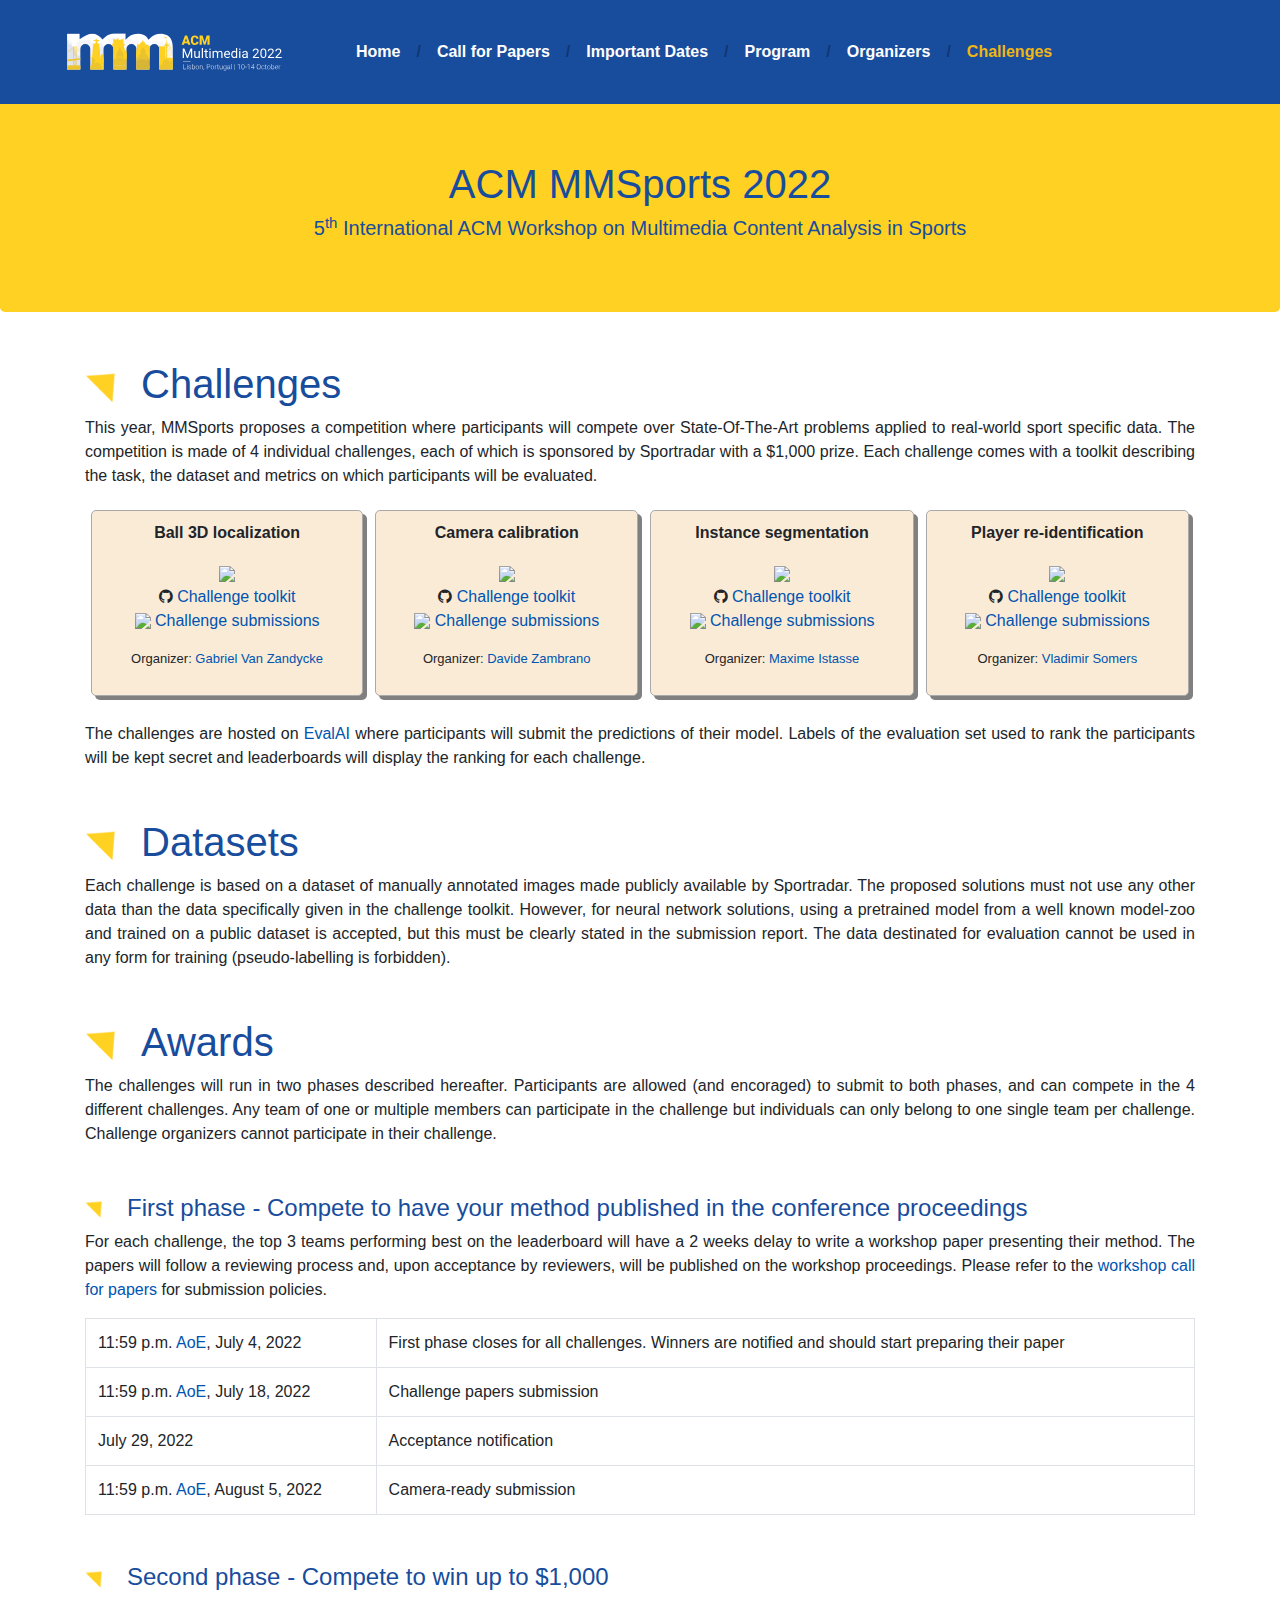
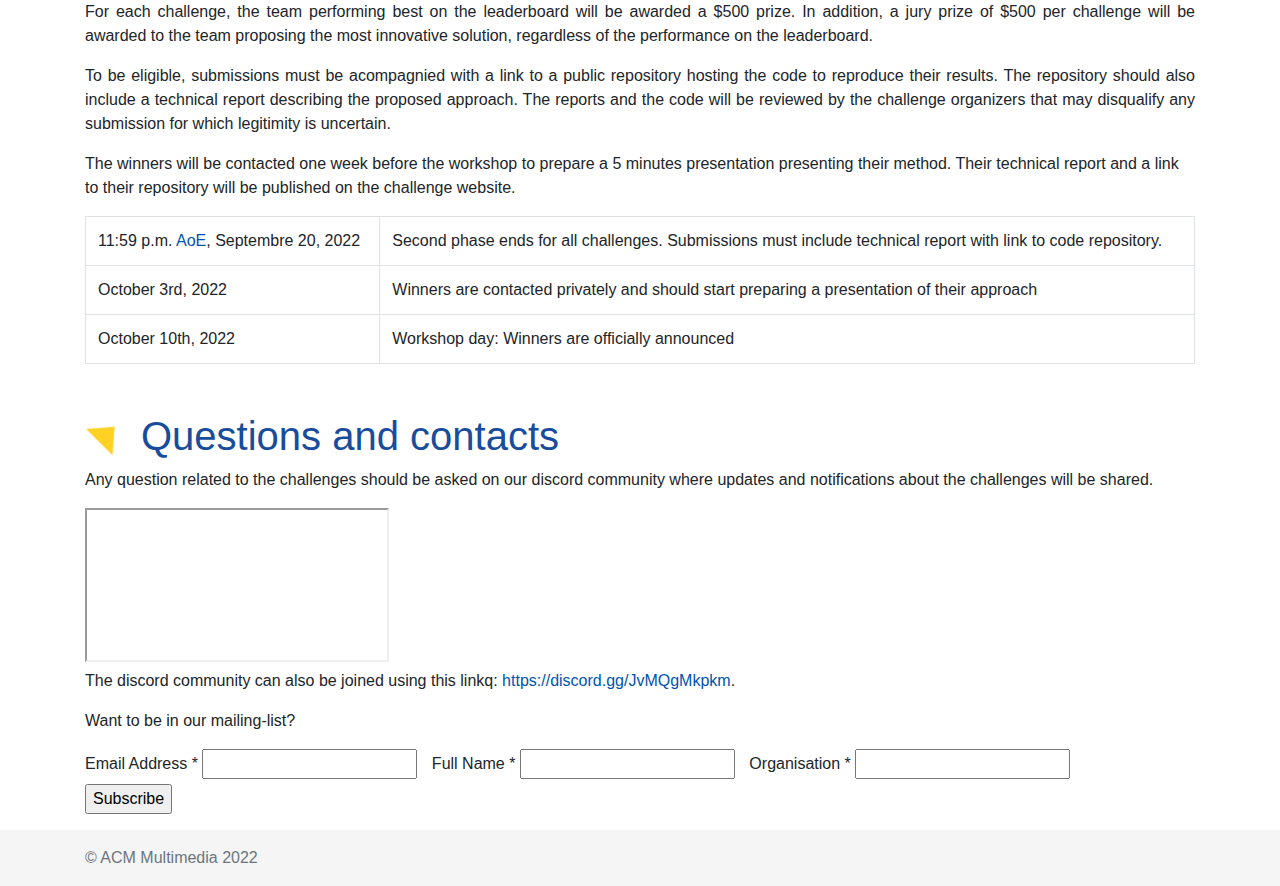
==== challenge.html @ aa2f5a04 "absolute links" ====
<!doctype html>
<html class="h-100" lang="en">
  <head>
    <!-- Required meta tags -->
    <meta charset="utf-8">
    <meta name="viewport" content="width=device-width, initial-scale=1, shrink-to-fit=no">

    <!-- Bootstrap CSS -->
    <link rel="stylesheet" type="text/css" href="css/bootstrap.min.css">
    <link rel="stylesheet" type="text/css" href="css/custom.css">

    <link rel="stylesheet" href="https://cdnjs.cloudflare.com/ajax/libs/font-awesome/4.7.0/css/font-awesome.min.css">

    <title>Challenges</title>
  </head>
  <body>
    <header>
      <nav class="navbar navbar-expand-lg navbar-light fixed-top">
        <div class="mx-5">
          <a class="navbar-brand" href="#">
            <img src="img/logo-acm.svg" width="220" height="78" alt="">
          </a>
        </div>
        <button class="navbar-toggler" type="button" data-toggle="collapse" data-target="#navbarSupportedContent" aria-controls="navbarSupportedContent" aria-expanded="false" aria-label="Toggle navigation">
          <span class="navbar-toggler-icon"></span>
        </button>

        <div class="collapse navbar-collapse" id="navbarSupportedContent">
          <ul class="navbar-nav mr-auto">
            <li class="nav-item">
              <a class="nav-link" href="http://mmsports.multimedia-computing.de/mmsports2022/index.html">Home</a>
            </li>
            <li class="nav-item">
              <a class="nav-link disabled" href="#" tabindex="-1" aria-disabled="true">/</a>
            </li>
            <li class="nav-item">
              <a class="nav-link" href="http://mmsports.multimedia-computing.de/mmsports2022/cfp.html">Call for Papers</a>
            </li>
            <li class="nav-item">
              <a class="nav-link disabled" href="#" tabindex="-1" aria-disabled="true">/</a>
            </li>
            <li class="nav-item">
              <a class="nav-link" href="http://mmsports.multimedia-computing.de/mmsports2022/important-dates.html">Important Dates</a>
            </li>
            <li class="nav-item">
              <a class="nav-link disabled" href="#" tabindex="-1" aria-disabled="true">/</a>
            </li>
            <li class="nav-item">
              <a class="nav-link" href="http://mmsports.multimedia-computing.de/mmsports2022/program.html">Program</a>
            </li>
            <li class="nav-item">
              <a class="nav-link disabled" href="#" tabindex="-1" aria-disabled="true">/</a>
            </li>
            <li class="nav-item">
              <a class="nav-link" href="http://mmsports.multimedia-computing.de/mmsports2022/organization.html">Organizers</a>
            </li>
             <li class="nav-item">
              <a class="nav-link disabled" href="#" tabindex="-1" aria-disabled="true">/</a>
            </li>
            <li class="nav-item active">
              <a class="nav-link" href="#">Challenges<span class="sr-only">(current)</span></a>
            </li>
          </ul>
        </div>
      </nav>
    </header>

    <main role="main" class="flex-shrink-0">

      <div class="jumbotron mt-5">
        <h1 class="mt-5">ACM MMSports 2022</h1>
        <h5>5<sup>th</sup> International ACM Workshop on Multimedia Content Analysis in Sports</h5>
      </div>

      <div class="container">

        <h1 class="mt-5"> <img class="mr-4"src="img/triangle.png" width="32" height="32" alt="">Challenges</h1>
        <p style="text-align: justify;">
          This year, MMSports proposes a competition where participants will compete over State-Of-The-Art problems applied to real-world sport specific data.
          The competition is made of 4 individual challenges, each of which is sponsored by Sportradar with a $1,000 prize.
          Each challenge comes with a toolkit describing the task, the dataset and metrics on which participants will be evaluated.
        </p>
        <div style="padding-bottom:20px"><table style="width:100%">
          <tr>
            <td><div style="margin:5px; padding:10px; text-align: center; border:1px solid darkgray; border-radius: 5px; background-color: antiquewhite; box-shadow: 4px 4px gray">
              <p><b>Ball 3D localization</p></b>
              <div><a href="https://github.com/DeepSportRadar/ball-3d-localization-challenge"><img src="https://github.com/DeepSportRadar/ball-3d-localization-challenge/blob/main/assets/banner.png?raw=true" width="100%"></a></div>
                <i class="fa fa-github"></i> <a href="https://github.com/DeepSportRadar/ball-3d-localization-challenge">Challenge toolkit</a><br/>
                <img src="https://eval.ai/dist/images/evalai-logo-single.png" height="15px" style="padding-bottom: 2px"> <a href="https://eval.ai/web/challenges/challenge-page/1688/overview">Challenge submissions</a><br/>
              </p>
              <p style="text-align: center; font-size: small;">Organizer: <a href = "mailto: g.vanzandycke@sportradar.com">Gabriel Van Zandycke</a></p>
            </div></td>
            <td><div style="margin:5px; padding:10px; text-align: center; border:1px solid darkgray; border-radius: 5px; background-color: antiquewhite; box-shadow: 4px 4px gray">
              <p><b>Camera calibration</p></b>
              <div><a href="https://github.com/DeepSportRadar/camera-calibration-challenge"><img src="https://github.com/DeepSportRadar/camera-calibration-challenge/blob/main/assets/banner.png?raw=true" width="100%"></a></div>
                <i class="fa fa-github"></i> <a href="https://github.com/DeepSportRadar/camera-calibration-challenge">Challenge toolkit</a><br/>
                <img src="https://eval.ai/dist/images/evalai-logo-single.png" height="15px" style="padding-bottom: 2px"> <a href="https://eval.ai/web/challenges/challenge-page/1687/overview">Challenge submissions</a><br/>
              </p>
              <p style="text-align: center; font-size: small;">Organizer: <a href = "mailto: d.zambrano@sportradar.com">Davide Zambrano</a></p>
            </div></td>
            <td><div style="margin:5px; padding:10px; text-align: center; border:1px solid darkgray; border-radius: 5px; background-color: antiquewhite; box-shadow: 4px 4px gray">
              <p><b>Instance segmentation</p></b>
              <div><a href="https://github.com/DeepSportRadar/instance-segmentation-challenge"><img src="https://github.com/DeepSportRadar/instance-segmentation-challenge/blob/master/assets/banner.png?raw=true" width="100%"></a></div>
                <i class="fa fa-github"></i> <a href="https://github.com/DeepSportRadar/instance-segmentation-challenge">Challenge toolkit</a><br/>
                <img src="https://eval.ai/dist/images/evalai-logo-single.png" height="15px" style="padding-bottom: 2px"> <a href="https://eval.ai/web/challenges/challenge-page/1685/overview">Challenge submissions</a><br/>
              </p>
              <p style="text-align: center; font-size: small;">Organizer: <a href = "mailto: m.istasse@sportradar.com">Maxime Istasse</a></p>
            </div></td>
            <td><div style="margin:5px; padding:10px; text-align: center; border:1px solid darkgray; border-radius: 5px; background-color: antiquewhite; box-shadow: 4px 4px gray">
              <p><b>Player re-identification</p></b>
              <div><a href="https://github.com/DeepSportRadar/player-reidentification-challenge"><img src="https://github.com/DeepSportRadar/player-reidentification-challenge/blob/master/assets/banner.png?raw=true" width="100%"></a></div>
                <i class="fa fa-github"></i> <a href="https://github.com/DeepSportRadar/player-reidentification-challenge">Challenge toolkit</a><br/>
                <img src="https://eval.ai/dist/images/evalai-logo-single.png" height="15px" style="padding-bottom: 2px"> <a href="https://eval.ai/web/challenges/challenge-page/1689/overview">Challenge submissions</a><br/>
              </p>
              <p style="text-align: center; font-size: small;">Organizer: <a href = "mailto: v.somers@sportradar.com">Vladimir Somers</a></p>
            </div></td>
          </tr>
        </table></div>
        <!-- <ul>
          <li><a href="https://github.com/DeepSportRadar/ball-3d-localization-challenge">Ball 3D localization</a></li>
          <li><a href="https://github.com/DeepSportRadar/camera-calibration-challenge">Camera calibration</a></li>
          <li><a href="https://github.com/DeepSportRadar/instance-segmentation-challenge">Instance segmentation</a></li>
          <li><a href="https://github.com/DeepSportRadar/player-reidentification-challenge">Player re-identification</a></li>
        </ul> -->
        <p style="text-align: justify;">
          The challenges are hosted on <a href="https://eval.ai/">EvalAI</a> where participants will submit
          the predictions of their model. Labels of the evaluation set used to rank the participants will be kept secret and
          leaderboards will display the ranking for each challenge.
        </p>

        <h1 class="mt-5"> <img class="mr-4"src="img/triangle.png" width="32" height="32" alt="">Datasets</h1>
        <p style="text-align: justify;">
          Each challenge is based on a dataset of manually annotated images made publicly available by Sportradar.
          The proposed solutions must not use any other data than the data specifically given in the challenge toolkit.
          However, for neural network solutions, using a pretrained model from a well known model-zoo and trained on a
          public dataset is accepted, but this must be clearly stated in the submission report.
          The data destinated for evaluation cannot be used in any form for training (pseudo-labelling is forbidden).
        </p>

        <h1 class="mt-5"> <img class="mr-4"src="img/triangle.png" width="32" height="32" alt="">Awards</h1>
        <p style="text-align: justify;">
          The challenges will run in two phases described hereafter.
          Participants are allowed (and encoraged) to submit to both phases, and can compete in the 4 different challenges.
          Any team of one or multiple members can participate in the challenge but individuals can only belong to one single
          team per challenge. Challenge organizers cannot participate in their challenge.
        </p>
        <h4 class="mt-5"> <img class="mr-4"src="img/triangle.png" width="18" height="18" alt="">First phase - Compete to have your method published in the conference proceedings</h4>
        <p style="text-align: justify;">
          For each challenge, the top 3 teams performing best on the leaderboard will have a 2 weeks delay to write a workshop paper presenting their method.
          The papers will follow a reviewing process and, upon acceptance by reviewers, will be published on the workshop proceedings.

          Please refer to the <a href="cfp.html">workshop call for papers</a> for submission policies.
        </p>
        <table class="table table-bordered mt-6">
          <tbody>
            <tr>
              <td>11:59 p.m. <a href="https://www.timeanddate.com/time/zones/aoe">AoE</a>, July 4, 2022</td>
              <td>First phase closes for all challenges. Winners are notified and should start preparing their paper</td>
            </tr>
            <tr>
              <td>11:59 p.m. <a href="https://www.timeanddate.com/time/zones/aoe">AoE</a>, July 18, 2022</td>
              <td>Challenge papers submission</td>
            </tr>
            <tr>
              <td>July 29, 2022</td>
              <td>Acceptance notification</td>
            </tr>
            <tr>
              <td>11:59 p.m. <a href="https://www.timeanddate.com/time/zones/aoe">AoE</a>, August 5, 2022</td>
              <td>Camera-ready submission</td>
            </tr>
          </tbody>
        </table>
        <h4 class="mt-5"> <img class="mr-4"src="img/triangle.png" width="18" height="18" alt="">Second phase - Compete to win up to $1,000</h4>
        <p style="text-align: justify;">
          For each challenge, the team performing best on the leaderboard will be awarded a $500 prize.
          In addition, a jury prize of $500 per challenge will be awarded to the team proposing the most innovative solution,
          regardless of the performance on the leaderboard.
        </p>
        <p style="text-align: justify;">
          To be eligible, submissions must be acompagnied with a link to a public repository hosting the code to reproduce their results.
          The repository should also include a technical report describing the proposed approach.
          The reports and the code will be reviewed by the challenge organizers that may disqualify any submission for which legitimity is uncertain.
        </p>
        <p>
          The winners will be contacted one week before the workshop to prepare a 5 minutes presentation presenting their method.
          Their technical report and a link to their repository will be published on the challenge website.
        </p>
        <table class="table table-bordered mt-6">
          <tbody>
            <tr>
              <td>11:59 p.m. <a href="https://www.timeanddate.com/time/zones/aoe">AoE</a>, Septembre 20, 2022</td>
              <td>Second phase ends for all challenges. Submissions must include technical report with link to code repository.</td>
            </tr>
            <tr>
              <td>October 3rd, 2022</td>
              <td>Winners are contacted privately and should start preparing a presentation of their approach</td>
            </tr>
            <tr>
              <td>October 10th, 2022</td>
              <td>Workshop day: Winners are officially announced</td>
            </tr>
          </tbody>
        </table>
        <h1 class="mt-5"> <img class="mr-4"src="img/triangle.png" width="32" height="32" alt="">Questions and contacts</h1>
        <p>
          Any question related to the challenges should be asked on our discord community where updates and notifications about the challenges will be shared.
        </p>
        <iframe src="https://invidget.switchblade.xyz/JvMQgMkpkm"></iframe>
        <p>
          The discord community can also be joined using this linkq: <a href="https://discord.gg/JvMQgMkpkm">https://discord.gg/JvMQgMkpkm</a>.
        </p>
        <p>
          Want to be in our mailing-list?
        <!-- Begin Mailchimp Signup Form -->
        <link href="//cdn-images.mailchimp.com/embedcode/classic-10_7_dtp.css" rel="stylesheet" type="text/css">
        <div id="mc_embed_signup">
          <form action="https://sportradar.us14.list-manage.com/subscribe/post?u=f23391b45ef643d229bb301f8&amp;id=d508a1ae64" method="post" id="mc-embedded-subscribe-form" name="mc-embedded-subscribe-form" class="validate" target="_blank" novalidate style="padding-left: 0px">
            <div id="mc_embed_signup_scroll">
              <label for="mce-EMAIL">Email Address  <span class="asterisk">*</span></label>
              <input type="email" value="" name="EMAIL" class="required email" id="mce-EMAIL" style="margin-right: 10px">
              <label for="mce-NAME">Full Name  <span class="asterisk">*</span></label>
              <input type="text" value="" name="NAME" class="required" id="mce-NAME" style="margin-right: 10px">
              <label for="mce-ORG">Organisation  <span class="asterisk">*</span></label>
              <input type="text" value="" name="ORG" class="required" id="mce-ORG" style="margin-right: 10px">
              <div id="mce-responses" class="clear foot">
                <div class="response" id="mce-error-response" style="display:none"></div>
                <div class="response" id="mce-success-response" style="display:none"></div>
              </div>
              <div style="position: absolute; left: -5000px;" aria-hidden="true">
                <input type="text" name="b_f23391b45ef643d229bb301f8_d508a1ae64" tabindex="-1" value="">
              </div>
              <input type="submit" value="Subscribe" name="subscribe" id="mc-embedded-subscribe" class="button" style="vertical-align: initial;">
            </div>
          </form>
        </div>
        <script type='text/javascript' src='//s3.amazonaws.com/downloads.mailchimp.com/js/mc-validate.js'></script>
        <script type='text/javascript'>(function($) {window.fnames = new Array(); window.ftypes = new Array();fnames[0]='EMAIL';ftypes[0]='email';fnames[1]='NAME';ftypes[1]='text';fnames[2]='ORG';ftypes[2]='text';fnames[3]='ADDRESS';ftypes[3]='address';fnames[4]='PHONE';ftypes[4]='phone';fnames[5]='BIRTHDAY';ftypes[5]='birthday';}(jQuery));var $mcj = jQuery.noConflict(true);</script>
        <!--End mc_embed_signup-->

      </p>

        <!-- <h1 class="mt-5"> <img class="mr-4"src="img/triangle.png" width="32" height="32" alt="">Challenge Dates</h1>

        <table class="table table-striped table-bordered mt-4">
          <thead class="thead-dark">
            <tr>
              <th scope="col">Subject</th>
              <th scope="col">Date</th>
              <th scope="col">Description</th>
            </tr>
          </thead>
          <tbody>
            <tr>
              <td>Challenges start </td>
              <td>April 1, 2022 </td>
              <td>Check the challenges toolkit</td>
            </tr>
            <tr>
              <td>Phase 1 deadline</td>
              <td>11:59 p.m. AoE, June 27, 2022</td>
              <td>Phase 1 closes for all challenges. Winners are notified by the organizers and should start preparing their paper</td>
            </tr>
            <tr>
              <td>Phase 1 papers submissions</td>
              <td>11:59 p.m. AoE, July 11, 2022</td>
              <td>Papers must be submitted and will be reviewed by the organizers</td>
            </tr>
            <tr>
              <td>Phase 1 papers notification for acceptance</td>
              <td>11:59 p.m. AoE, July 18, 2022</td>
              <td></td>
            </tr>
            <tr>
              <td>Phase 1 papers camera ready version</td>
              <td>11:59 p.m. AoE, July 29, 2022</td>
              <td></td>
            </tr>
            <tr>
              <td>...</td>
              <td>July 29, 2022</td>
              <td>...</td>
            </tr>
            <tr>
              <td> ... </td>
              <td> August 21, 2022 </td>
              <td> ... </td>
            </tr>
          </tbody>
        </table>

      </div> -->

    </main>
    <footer class="footer mt-auto py-3">
      <div class="container">
        <span class="text-muted">© ACM Multimedia 2022</span>
      </div>
    </footer>


    <!-- Option 1: jQuery and Bootstrap Bundle (includes Popper) -->
    <script src="https://code.jquery.com/jquery-3.5.1.slim.min.js" integrity="sha384-DfXdz2htPH0lsSSs5nCTpuj/zy4C+OGpamoFVy38MVBnE+IbbVYUew+OrCXaRkfj" crossorigin="anonymous"></script>
    <script src="js/bootstrap.bundle.min.js"></script>

  </body>
</html>
---- css/custom.css ----
/* Blue links */
a:link {color: #0054b0;}
a:visited {color: #0054b0;}

/* White navbar */
.navbar {background-color: #184c9c;}

/* Half opaque splash image */
.carousel-item img {opacity: 0.35;
                    min-height: 480px;}

.carousel{
  width:100%;
  min-height: 480px !important;
  max-height: 700px !important;
  overflow:hidden;
}

.carousel-caption {
    top: 20%;
    transform: translateY(-0%);
    bottom: initial;
}

.carousel-item {-webkit-transform-style: preserve-3d;
                -moz-transform-style: preserve-3d;
                transform-style: preserve-3d;
               }

/* Blue navbar items */
.nav-item .nav-link {font-weight: 550;}
.nav-item.active .nav-link:link {color: #efb614}
.nav-item.active .nav-link:visited {color: #efb614}
.nav-item .nav-link:link {color: #ffffff;}
.nav-item .nav-link:visited {color: #ffffff;}
*/
.carousel-caption h1 {font-weight: 700;}
/* Carousel captions are blue*/
.carousel-caption h1, h2, h3, h4, h5{color: #184c9c;}


/* Highlight paragraphs */
p.highlight {color: #0054b0;
             font-weight: 700;
             margin-top: 1rem;
             margin-bottom: 0.25rem;}

.mt-5 {color: #184c9c;}

/* White on blue headline */
.jumbotron {background-color: #ffd123;
            color: #ffffff;
            text-align: center;}

/* Grey footer */
footer.footer {background-color: #f5f5f5;}
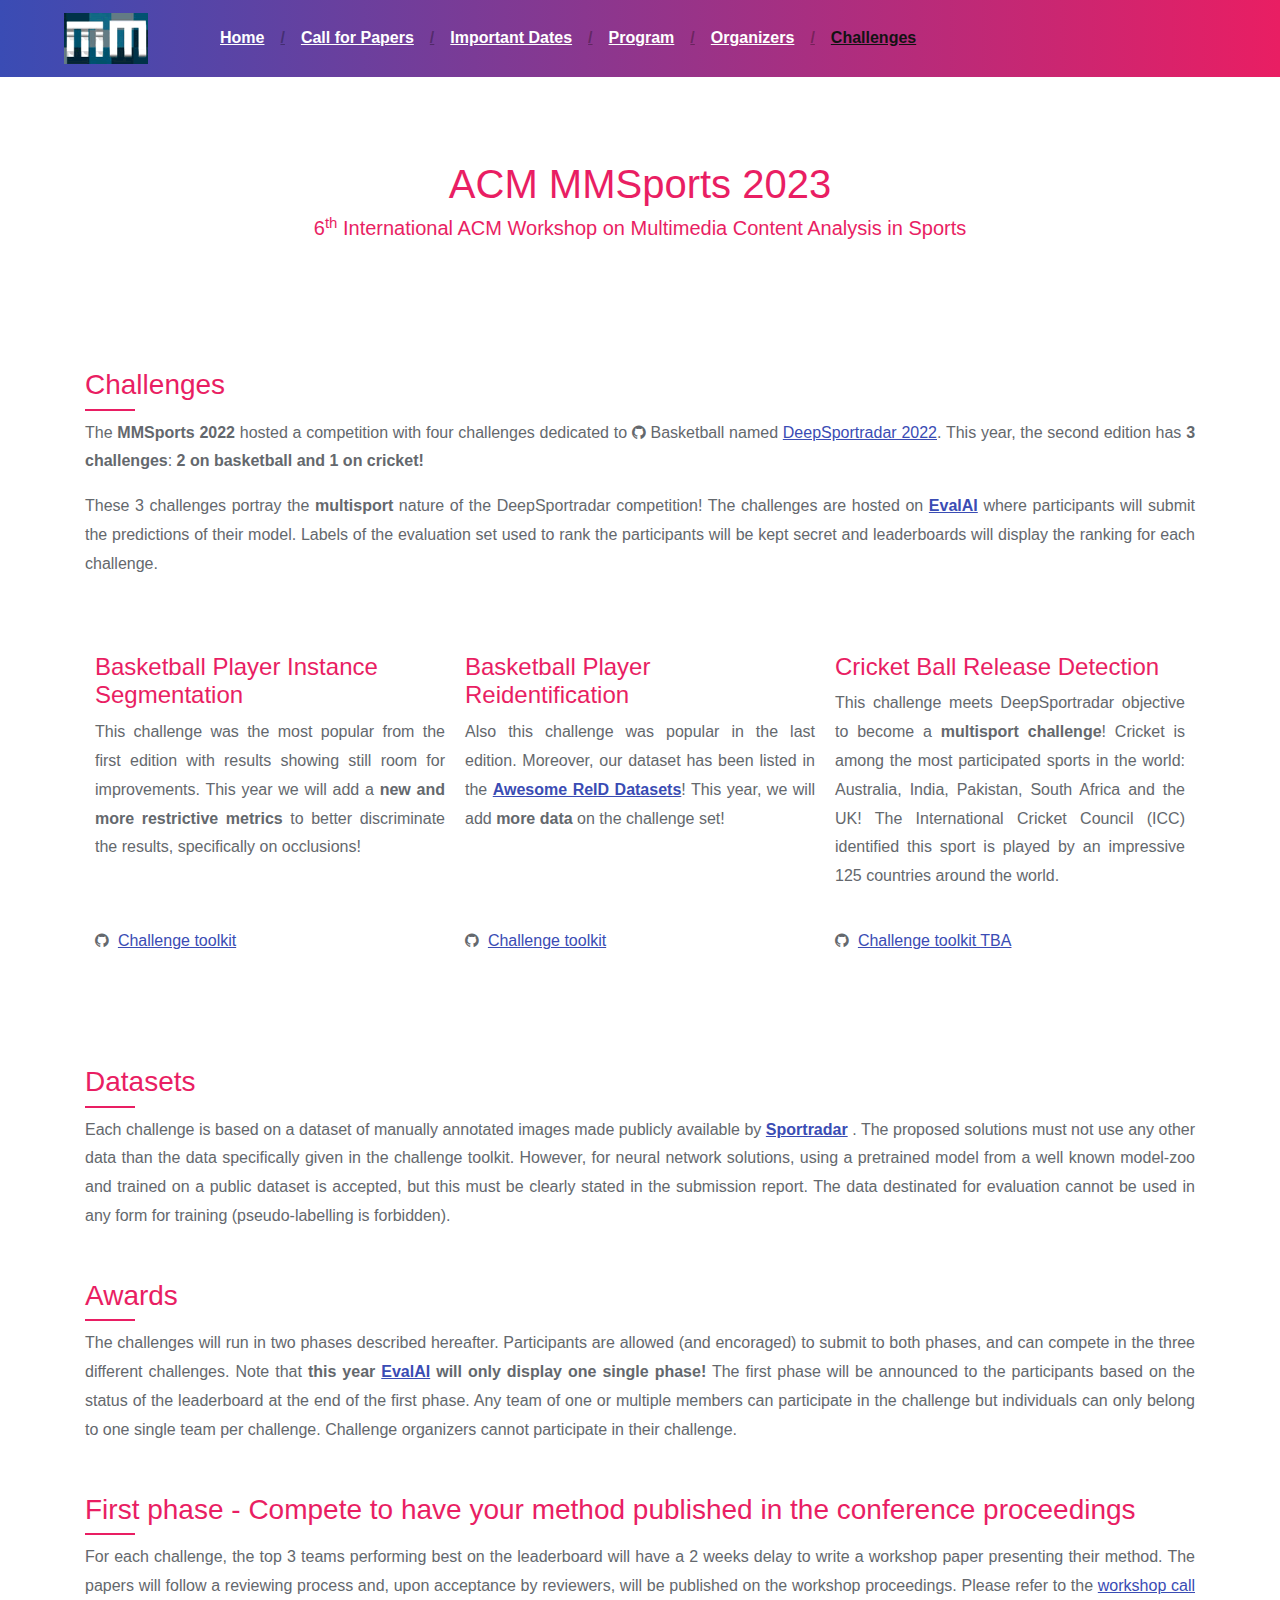
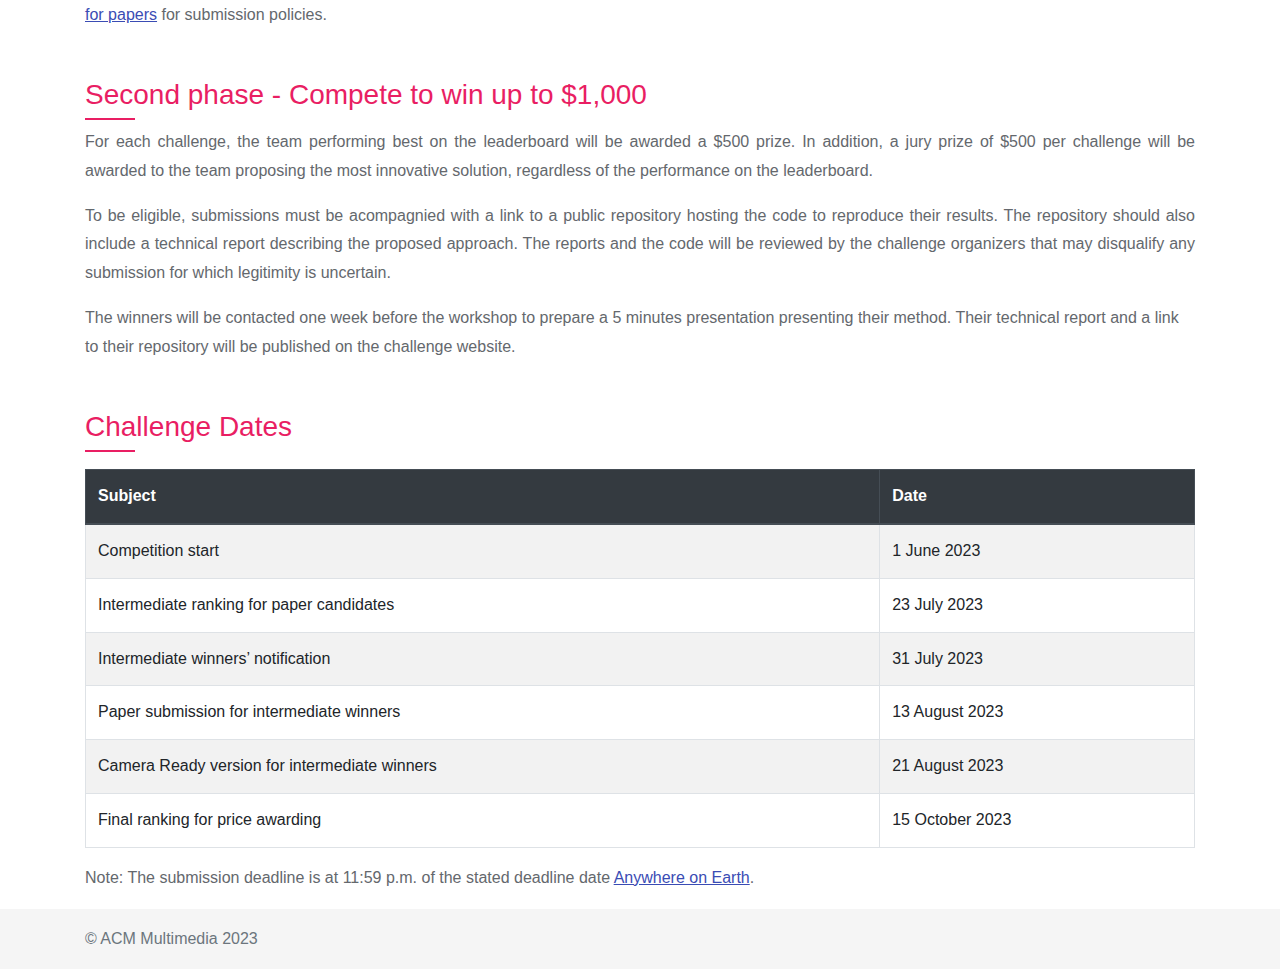
==== commit b1c148a3: "second edition" ====
--- a/challenge.html
+++ b/challenge.html
@@ -1,6 +1,26 @@
 <!doctype html>
 <html class="h-100" lang="en">
-  <head>
+<style>
+    .flex-container{
+        width: 100%;
+        min-height: 100px;
+        margin: 0 auto;
+        display: -webkit-flex; /* Safari */     
+        display: flex; /* Standard syntax */
+    }
+    .flex-container .column{
+        padding: 10px;
+        background: #ffffff;
+        -webkit-flex: 1; /* Safari */
+        -ms-flex: 1; /* IE 10 */
+        flex: 1; /* Standard syntax */
+    }
+    .flex-container .column.short{
+        min-height: 30px;
+    }
+</style>
+
+<head>
     <!-- Required meta tags -->
     <meta charset="utf-8">
     <meta name="viewport" content="width=device-width, initial-scale=1, shrink-to-fit=no">
@@ -12,296 +32,245 @@
     <link rel="stylesheet" href="https://cdnjs.cloudflare.com/ajax/libs/font-awesome/4.7.0/css/font-awesome.min.css">
 
     <title>Challenges</title>
-  </head>
-  <body>
+</head>
+
+<body>
     <header>
-      <nav class="navbar navbar-expand-lg navbar-light fixed-top">
-        <div class="mx-5">
-          <a class="navbar-brand" href="#">
-            <img src="img/logo-acm.svg" width="220" height="78" alt="">
-          </a>
+        <nav class="navbar navbar-expand-lg navbar-light fixed-top">
+            <div class="mx-5">
+                <a class="navbar-brand" href="https://www.acmmm2023.org/">
+                    <img src="img/sigmmlogo.gif" width="84" alt="">
+                </a>
+            </div>
+            <button class="navbar-toggler" type="button" data-toggle="collapse" data-target="#navbarSupportedContent"
+                aria-controls="navbarSupportedContent" aria-expanded="false" aria-label="Toggle navigation">
+                <span class="navbar-toggler-icon"></span>
+            </button>
+
+            <div class="collapse navbar-collapse" id="navbarSupportedContent">
+                <ul class="navbar-nav mr-auto">
+                    <li class="nav-item">
+                        <a class="nav-link" href="index.html">Home</a>
+                    </li>
+                    <li class="nav-item">
+                        <a class="nav-link disabled" href="#" tabindex="-1" aria-disabled="true">/</a>
+                    </li>
+                    <li class="nav-item">
+                        <a class="nav-link" href="cfp.html">Call for Papers</a>
+                    </li>
+                    <li class="nav-item">
+                        <a class="nav-link disabled" href="#" tabindex="-1" aria-disabled="true">/</a>
+                    </li>
+                    <li class="nav-item">
+                        <a class="nav-link" href="important-dates.html">Important Dates</a>
+                    </li>
+                    <li class="nav-item">
+                        <a class="nav-link disabled" href="#" tabindex="-1" aria-disabled="true">/</a>
+                    </li>
+                    <li class="nav-item">
+                        <a class="nav-link" href="program.html">Program</a>
+                    </li>
+                    <li class="nav-item">
+                        <a class="nav-link disabled" href="#" tabindex="-1" aria-disabled="true">/</a>
+                    </li>
+                    <li class="nav-item">
+                        <a class="nav-link" href="organization.html">Organizers</a>
+                    </li>
+                    <li class="nav-item">
+                        <a class="nav-link disabled" href="#" tabindex="-1" aria-disabled="true">/</a>
+                    </li>
+                    <li class="nav-item active">
+                        <a class="nav-link" href="#">Challenges<span class="sr-only">(current)</span></a>
+                    </li>
+                </ul>
+            </div>
+        </nav>
+    </header>
+
+    <main role="main" class="flex-shrink-0">
+
+        <div class="jumbotron mt-5">
+            <h1 class="mt-5">ACM MMSports 2023</h1>
+            <h5>6<sup>th</sup> International ACM Workshop on Multimedia Content Analysis in Sports</h5>
+        </p>
+
         </div>
-        <button class="navbar-toggler" type="button" data-toggle="collapse" data-target="#navbarSupportedContent" aria-controls="navbarSupportedContent" aria-expanded="false" aria-label="Toggle navigation">
-          <span class="navbar-toggler-icon"></span>
-        </button>
-
-        <div class="collapse navbar-collapse" id="navbarSupportedContent">
-          <ul class="navbar-nav mr-auto">
-            <li class="nav-item">
-              <a class="nav-link" href="http://mmsports.multimedia-computing.de/mmsports2022/index.html">Home</a>
-            </li>
-            <li class="nav-item">
-              <a class="nav-link disabled" href="#" tabindex="-1" aria-disabled="true">/</a>
-            </li>
-            <li class="nav-item">
-              <a class="nav-link" href="http://mmsports.multimedia-computing.de/mmsports2022/cfp.html">Call for Papers</a>
-            </li>
-            <li class="nav-item">
-              <a class="nav-link disabled" href="#" tabindex="-1" aria-disabled="true">/</a>
-            </li>
-            <li class="nav-item">
-              <a class="nav-link" href="http://mmsports.multimedia-computing.de/mmsports2022/important-dates.html">Important Dates</a>
-            </li>
-            <li class="nav-item">
-              <a class="nav-link disabled" href="#" tabindex="-1" aria-disabled="true">/</a>
-            </li>
-            <li class="nav-item">
-              <a class="nav-link" href="http://mmsports.multimedia-computing.de/mmsports2022/program.html">Program</a>
-            </li>
-            <li class="nav-item">
-              <a class="nav-link disabled" href="#" tabindex="-1" aria-disabled="true">/</a>
-            </li>
-            <li class="nav-item">
-              <a class="nav-link" href="http://mmsports.multimedia-computing.de/mmsports2022/organization.html">Organizers</a>
-            </li>
-             <li class="nav-item">
-              <a class="nav-link disabled" href="#" tabindex="-1" aria-disabled="true">/</a>
-            </li>
-            <li class="nav-item active">
-              <a class="nav-link" href="#">Challenges<span class="sr-only">(current)</span></a>
-            </li>
-          </ul>
-        </div>
-      </nav>
-    </header>
-
-    <main role="main" class="flex-shrink-0">
-
-      <div class="jumbotron mt-5">
-        <h1 class="mt-5">ACM MMSports 2022</h1>
-        <h5>5<sup>th</sup> International ACM Workshop on Multimedia Content Analysis in Sports</h5>
-      </div>
-
-      <div class="container">
-
-        <h1 class="mt-5"> <img class="mr-4"src="img/triangle.png" width="32" height="32" alt="">Challenges</h1>
-        <p style="text-align: justify;">
-          This year, MMSports proposes a competition where participants will compete over State-Of-The-Art problems applied to real-world sport specific data.
-          The competition is made of 4 individual challenges, each of which is sponsored by Sportradar with a $1,000 prize.
-          Each challenge comes with a toolkit describing the task, the dataset and metrics on which participants will be evaluated.
-        </p>
-        <div style="padding-bottom:20px"><table style="width:100%">
-          <tr>
-            <td><div style="margin:5px; padding:10px; text-align: center; border:1px solid darkgray; border-radius: 5px; background-color: antiquewhite; box-shadow: 4px 4px gray">
-              <p><b>Ball 3D localization</p></b>
-              <div><a href="https://github.com/DeepSportRadar/ball-3d-localization-challenge"><img src="https://github.com/DeepSportRadar/ball-3d-localization-challenge/blob/main/assets/banner.png?raw=true" width="100%"></a></div>
-                <i class="fa fa-github"></i> <a href="https://github.com/DeepSportRadar/ball-3d-localization-challenge">Challenge toolkit</a><br/>
-                <img src="https://eval.ai/dist/images/evalai-logo-single.png" height="15px" style="padding-bottom: 2px"> <a href="https://eval.ai/web/challenges/challenge-page/1688/overview">Challenge submissions</a><br/>
-              </p>
-              <p style="text-align: center; font-size: small;">Organizer: <a href = "mailto: g.vanzandycke@sportradar.com">Gabriel Van Zandycke</a></p>
-            </div></td>
-            <td><div style="margin:5px; padding:10px; text-align: center; border:1px solid darkgray; border-radius: 5px; background-color: antiquewhite; box-shadow: 4px 4px gray">
-              <p><b>Camera calibration</p></b>
-              <div><a href="https://github.com/DeepSportRadar/camera-calibration-challenge"><img src="https://github.com/DeepSportRadar/camera-calibration-challenge/blob/main/assets/banner.png?raw=true" width="100%"></a></div>
-                <i class="fa fa-github"></i> <a href="https://github.com/DeepSportRadar/camera-calibration-challenge">Challenge toolkit</a><br/>
-                <img src="https://eval.ai/dist/images/evalai-logo-single.png" height="15px" style="padding-bottom: 2px"> <a href="https://eval.ai/web/challenges/challenge-page/1687/overview">Challenge submissions</a><br/>
-              </p>
-              <p style="text-align: center; font-size: small;">Organizer: <a href = "mailto: d.zambrano@sportradar.com">Davide Zambrano</a></p>
-            </div></td>
-            <td><div style="margin:5px; padding:10px; text-align: center; border:1px solid darkgray; border-radius: 5px; background-color: antiquewhite; box-shadow: 4px 4px gray">
-              <p><b>Instance segmentation</p></b>
-              <div><a href="https://github.com/DeepSportRadar/instance-segmentation-challenge"><img src="https://github.com/DeepSportRadar/instance-segmentation-challenge/blob/master/assets/banner.png?raw=true" width="100%"></a></div>
-                <i class="fa fa-github"></i> <a href="https://github.com/DeepSportRadar/instance-segmentation-challenge">Challenge toolkit</a><br/>
-                <img src="https://eval.ai/dist/images/evalai-logo-single.png" height="15px" style="padding-bottom: 2px"> <a href="https://eval.ai/web/challenges/challenge-page/1685/overview">Challenge submissions</a><br/>
-              </p>
-              <p style="text-align: center; font-size: small;">Organizer: <a href = "mailto: m.istasse@sportradar.com">Maxime Istasse</a></p>
-            </div></td>
-            <td><div style="margin:5px; padding:10px; text-align: center; border:1px solid darkgray; border-radius: 5px; background-color: antiquewhite; box-shadow: 4px 4px gray">
-              <p><b>Player re-identification</p></b>
-              <div><a href="https://github.com/DeepSportRadar/player-reidentification-challenge"><img src="https://github.com/DeepSportRadar/player-reidentification-challenge/blob/master/assets/banner.png?raw=true" width="100%"></a></div>
-                <i class="fa fa-github"></i> <a href="https://github.com/DeepSportRadar/player-reidentification-challenge">Challenge toolkit</a><br/>
-                <img src="https://eval.ai/dist/images/evalai-logo-single.png" height="15px" style="padding-bottom: 2px"> <a href="https://eval.ai/web/challenges/challenge-page/1689/overview">Challenge submissions</a><br/>
-              </p>
-              <p style="text-align: center; font-size: small;">Organizer: <a href = "mailto: v.somers@sportradar.com">Vladimir Somers</a></p>
-            </div></td>
-          </tr>
-        </table></div>
-        <!-- <ul>
-          <li><a href="https://github.com/DeepSportRadar/ball-3d-localization-challenge">Ball 3D localization</a></li>
-          <li><a href="https://github.com/DeepSportRadar/camera-calibration-challenge">Camera calibration</a></li>
-          <li><a href="https://github.com/DeepSportRadar/instance-segmentation-challenge">Instance segmentation</a></li>
-          <li><a href="https://github.com/DeepSportRadar/player-reidentification-challenge">Player re-identification</a></li>
-        </ul> -->
-        <p style="text-align: justify;">
-          The challenges are hosted on <a href="https://eval.ai/">EvalAI</a> where participants will submit
-          the predictions of their model. Labels of the evaluation set used to rank the participants will be kept secret and
-          leaderboards will display the ranking for each challenge.
-        </p>
-
-        <h1 class="mt-5"> <img class="mr-4"src="img/triangle.png" width="32" height="32" alt="">Datasets</h1>
-        <p style="text-align: justify;">
-          Each challenge is based on a dataset of manually annotated images made publicly available by Sportradar.
-          The proposed solutions must not use any other data than the data specifically given in the challenge toolkit.
-          However, for neural network solutions, using a pretrained model from a well known model-zoo and trained on a
-          public dataset is accepted, but this must be clearly stated in the submission report.
-          The data destinated for evaluation cannot be used in any form for training (pseudo-labelling is forbidden).
-        </p>
-
-        <h1 class="mt-5"> <img class="mr-4"src="img/triangle.png" width="32" height="32" alt="">Awards</h1>
-        <p style="text-align: justify;">
-          The challenges will run in two phases described hereafter.
-          Participants are allowed (and encoraged) to submit to both phases, and can compete in the 4 different challenges.
-          Any team of one or multiple members can participate in the challenge but individuals can only belong to one single
-          team per challenge. Challenge organizers cannot participate in their challenge.
-        </p>
-        <h4 class="mt-5"> <img class="mr-4"src="img/triangle.png" width="18" height="18" alt="">First phase - Compete to have your method published in the conference proceedings</h4>
-        <p style="text-align: justify;">
-          For each challenge, the top 3 teams performing best on the leaderboard will have a 2 weeks delay to write a workshop paper presenting their method.
-          The papers will follow a reviewing process and, upon acceptance by reviewers, will be published on the workshop proceedings.
-
-          Please refer to the <a href="cfp.html">workshop call for papers</a> for submission policies.
-        </p>
-        <table class="table table-bordered mt-6">
-          <tbody>
+
+        <div class="container">
+
+            <h3 class="mt-5">Challenges</h3>
+            <p style="text-align: justify;"> The <b>MMSports 2022</b> hosted a competition with four challenges
+                dedicated to <i class="fa fa-github"></i>
+                Basketball named <a
+                    href="http://mmsports.multimedia-computing.de/mmsports2022/challenge.html">DeepSportradar 2022</a>.
+                    This year, the second edition has <b>3 challenges</b>: <b>2 on basketball and 1 on
+                    cricket!</b>
+            <p style="text-align: justify;">
+                These 3 challenges portray the <b>multisport</b> nature of the DeepSportradar competition!
+                The challenges are hosted on <a href="https://eval.ai/"><b>EvalAI</b></a> where participants will submit
+                the predictions of their model. Labels of the evaluation set used to rank the participants will be kept
+                secret and leaderboards will display the ranking for each challenge.
+            </p>
+            <div class="flex-container">
+                <div class="column">
+                    <h4 class="mt-5">Basketball Player Instance Segmentation</h4>
+                    <p style="text-align: justify;">
+                    This challenge was the most popular from the first edition with results showing still room for improvements.
+                    This year we will add a <b>new and more restrictive metrics</b> to better discriminate the results, specifically on occlusions! 
+                    </p>
+                    
+                </div>
+                <div class="column"> 
+                    <h4 class="mt-5">Basketball Player Reidentification</h4>
+                    <p style="text-align: justify;">
+                    Also this challenge was popular in the last edition. Moreover, our dataset has been listed in the <a
+                        href="https://github.com/NEU-Gou/awesome-reid-dataset"><b>Awesome ReID Datasets</b></a>! This year, we
+                    will add <b>more data</b> on the challenge set! </p>
+                    
+                </div>
+                <div class="column">
+                    <h4 class="mt-5">Cricket Ball Release Detection</h4>
+                    <p style="text-align: justify;">
+                    This challenge meets DeepSportradar objective to become a
+                    <b>multisport challenge</b>! Cricket is among the most participated sports in the world: Australia, India, Pakistan, South Africa and the UK!
+                    The International Cricket Council (ICC) identified this sport is played by an impressive 125 countries around the world.</p>
+                </div>
+            </div>
+            <div class="flex-container">
+                <div class="column">
+                    <i class="fa fa-github"></i>&nbsp&nbsp<a href="https://github.com/DeepSportRadar/instance-segmentation-challenge">Challenge toolkit</a><br/>
+                </div>
+                <div class="column">
+                    <i class="fa fa-github"></i>&nbsp&nbsp<a href="https://github.com/DeepSportRadar/player-reidentification-challenge">Challenge toolkit</a><br/>
+                </div>
+                <div class="column">
+                    <i class="fa fa-github"></i>&nbsp&nbsp<a href="https://github.com/DeepSportRadar/">Challenge toolkit TBA</a><br/>
+                </div>
+            </div>
+            <h3 class="mt-5">Datasets</h3>
+            <p style="text-align: justify;">
+                Each challenge is based on a dataset of manually annotated images made publicly available by <a
+                    href="https://sportradar.com/"><b>Sportradar</b></a> .
+                The proposed solutions must not use any other data than the data specifically given in the challenge
+                toolkit.
+                However, for neural network solutions, using a pretrained model from a well known model-zoo and trained
+                on a
+                public dataset is accepted, but this must be clearly stated in the submission report.
+                The data destinated for evaluation cannot be used in any form for training (pseudo-labelling is
+                forbidden).
+            </p>
+
+            <h3 class="mt-5">Awards</h3>
+            <p style="text-align: justify;">
+                The challenges will run in two phases described hereafter.
+                Participants are allowed (and encoraged) to submit to both phases, and can compete in the three
+                different challenges. Note that <b>this year <a href="https://eval.ai/"><b>EvalAI</b></a> will only display one single phase!</b>
+                The first phase will be announced to the participants based on the status of the leaderboard at the end of the first phase.
+                Any team of one or multiple members can participate in the challenge but individuals can only belong to
+                one single team per challenge. Challenge organizers cannot participate in their challenge.
+            </p>
+            <h3 class="mt-5">First phase -
+                Compete to have your method published in the conference proceedings</h3>
+            <p style="text-align: justify;">
+                For each challenge, the top 3 teams performing best on the leaderboard will have a 2 weeks delay to
+                write a workshop paper presenting their method.
+                The papers will follow a reviewing process and, upon acceptance by reviewers, will be published on the
+                workshop proceedings.
+
+                Please refer to the <a href="cfp.html">workshop call for papers</a> for submission policies.
+            </p>
+            <h3 class="mt-5">Second phase -
+                Compete to win up to $1,000</h3>
+            <p style="text-align: justify;">
+                For each challenge, the team performing best on the leaderboard will be awarded a $500 prize.
+                In addition, a jury prize of $500 per challenge will be awarded to the team proposing the most
+                innovative solution, regardless of the performance on the leaderboard.
+            </p>
+            <p style="text-align: justify;">
+                To be eligible, submissions must be acompagnied with a link to a public repository hosting the code to
+                reproduce their results.
+                The repository should also include a technical report describing the proposed approach.
+                The reports and the code will be reviewed by the challenge organizers that may disqualify any submission
+                for which legitimity is uncertain.
+            </p>
+            <p>
+                The winners will be contacted one week before the workshop to prepare a 5 minutes presentation
+                presenting their method.
+                Their technical report and a link to their repository will be published on the challenge website.
+            </p>
+
+
+            </p>
+
+            <h3 class="mt-5">Challenge Dates</h3>
+
+            <table class="table table-striped table-bordered mt-4">
+                <thead class="thead-dark">
+                    <tr>
+                        <th scope="col">Subject</th>
+                        <th scope="col">Date</th>
+                    </tr>
+                </thead>
+                <tbody>
+                    <tr>
+                        <td>Competition start</td>
+                        <td>1 June 2023 </td>
+                    </tr>
+                    <tr>
+                        <td>Intermediate ranking for paper candidates</td>
+                        <td>23 July 2023</td>
+                    </tr>
+                    <tr>
+                        <td>Intermediate winners’ notification</td>
+                        <td>31 July 2023</td>
+                    </tr>
+                    <tr>
+                        <td>Paper submission for intermediate winners</td>
+                        <td>13 August 2023 </td>
+                    </tr>
+                    <tr>
+                        <td>Camera Ready version for intermediate winners</td>
+                        <td>21 August 2023</td>
+                    </tr>
+                    <tr>
+                        <td>Final ranking for price awarding</td>
+                        <td>15 October 2023</td>
+                    </tr>
+                    <!--
             <tr>
-              <td>11:59 p.m. <a href="https://www.timeanddate.com/time/zones/aoe">AoE</a>, July 4, 2022</td>
-              <td>First phase closes for all challenges. Winners are notified and should start preparing their paper</td>
+              <td>Submission Site: TBA</td>
+              <td> Submit your paper by signing in on CMT3 as an author. Then create a new submission by choosing the "4th International Workshop on Multimedia Analysis is Sports". </td>
             </tr>
             <tr>
-              <td>11:59 p.m. <a href="https://www.timeanddate.com/time/zones/aoe">AoE</a>, July 18, 2022</td>
-              <td>Challenge papers submission</td>
+              <td>Paper format and Paper length:</a></td>
+              <td>The same rule as for the main conference (ACM Multimedia 2022).
+                Please consult the <a href="https://2022.acmmm.org/call-for-papers">submissions instructions</a> of the main conference.
+              </td>
             </tr>
-            <tr>
-              <td>July 29, 2022</td>
-              <td>Acceptance notification</td>
-            </tr>
-            <tr>
-              <td>11:59 p.m. <a href="https://www.timeanddate.com/time/zones/aoe">AoE</a>, August 5, 2022</td>
-              <td>Camera-ready submission</td>
-            </tr>
-          </tbody>
-        </table>
-        <h4 class="mt-5"> <img class="mr-4"src="img/triangle.png" width="18" height="18" alt="">Second phase - Compete to win up to $1,000</h4>
-        <p style="text-align: justify;">
-          For each challenge, the team performing best on the leaderboard will be awarded a $500 prize.
-          In addition, a jury prize of $500 per challenge will be awarded to the team proposing the most innovative solution,
-          regardless of the performance on the leaderboard.
-        </p>
-        <p style="text-align: justify;">
-          To be eligible, submissions must be acompagnied with a link to a public repository hosting the code to reproduce their results.
-          The repository should also include a technical report describing the proposed approach.
-          The reports and the code will be reviewed by the challenge organizers that may disqualify any submission for which legitimity is uncertain.
-        </p>
-        <p>
-          The winners will be contacted one week before the workshop to prepare a 5 minutes presentation presenting their method.
-          Their technical report and a link to their repository will be published on the challenge website.
-        </p>
-        <table class="table table-bordered mt-6">
-          <tbody>
-            <tr>
-              <td>11:59 p.m. <a href="https://www.timeanddate.com/time/zones/aoe">AoE</a>, Septembre 20, 2022</td>
-              <td>Second phase ends for all challenges. Submissions must include technical report with link to code repository.</td>
-            </tr>
-            <tr>
-              <td>October 3rd, 2022</td>
-              <td>Winners are contacted privately and should start preparing a presentation of their approach</td>
-            </tr>
-            <tr>
-              <td>October 10th, 2022</td>
-              <td>Workshop day: Winners are officially announced</td>
-            </tr>
-          </tbody>
-        </table>
-        <h1 class="mt-5"> <img class="mr-4"src="img/triangle.png" width="32" height="32" alt="">Questions and contacts</h1>
-        <p>
-          Any question related to the challenges should be asked on our discord community where updates and notifications about the challenges will be shared.
-        </p>
-        <iframe src="https://invidget.switchblade.xyz/JvMQgMkpkm"></iframe>
-        <p>
-          The discord community can also be joined using this linkq: <a href="https://discord.gg/JvMQgMkpkm">https://discord.gg/JvMQgMkpkm</a>.
-        </p>
-        <p>
-          Want to be in our mailing-list?
-        <!-- Begin Mailchimp Signup Form -->
-        <link href="//cdn-images.mailchimp.com/embedcode/classic-10_7_dtp.css" rel="stylesheet" type="text/css">
-        <div id="mc_embed_signup">
-          <form action="https://sportradar.us14.list-manage.com/subscribe/post?u=f23391b45ef643d229bb301f8&amp;id=d508a1ae64" method="post" id="mc-embedded-subscribe-form" name="mc-embedded-subscribe-form" class="validate" target="_blank" novalidate style="padding-left: 0px">
-            <div id="mc_embed_signup_scroll">
-              <label for="mce-EMAIL">Email Address  <span class="asterisk">*</span></label>
-              <input type="email" value="" name="EMAIL" class="required email" id="mce-EMAIL" style="margin-right: 10px">
-              <label for="mce-NAME">Full Name  <span class="asterisk">*</span></label>
-              <input type="text" value="" name="NAME" class="required" id="mce-NAME" style="margin-right: 10px">
-              <label for="mce-ORG">Organisation  <span class="asterisk">*</span></label>
-              <input type="text" value="" name="ORG" class="required" id="mce-ORG" style="margin-right: 10px">
-              <div id="mce-responses" class="clear foot">
-                <div class="response" id="mce-error-response" style="display:none"></div>
-                <div class="response" id="mce-success-response" style="display:none"></div>
-              </div>
-              <div style="position: absolute; left: -5000px;" aria-hidden="true">
-                <input type="text" name="b_f23391b45ef643d229bb301f8_d508a1ae64" tabindex="-1" value="">
-              </div>
-              <input type="submit" value="Subscribe" name="subscribe" id="mc-embedded-subscribe" class="button" style="vertical-align: initial;">
-            </div>
-          </form>
+-->
+                </tbody>
+            </table>
+
+            <p style="text-align: justify;"> Note: The submission deadline is at 11:59 p.m. of the stated deadline date
+                <a href="https://www.timeanddate.com/time/zones/aoe">Anywhere on Earth</a>.
+            </p>
+
         </div>
-        <script type='text/javascript' src='//s3.amazonaws.com/downloads.mailchimp.com/js/mc-validate.js'></script>
-        <script type='text/javascript'>(function($) {window.fnames = new Array(); window.ftypes = new Array();fnames[0]='EMAIL';ftypes[0]='email';fnames[1]='NAME';ftypes[1]='text';fnames[2]='ORG';ftypes[2]='text';fnames[3]='ADDRESS';ftypes[3]='address';fnames[4]='PHONE';ftypes[4]='phone';fnames[5]='BIRTHDAY';ftypes[5]='birthday';}(jQuery));var $mcj = jQuery.noConflict(true);</script>
-        <!--End mc_embed_signup-->
-
-      </p>
-
-        <!-- <h1 class="mt-5"> <img class="mr-4"src="img/triangle.png" width="32" height="32" alt="">Challenge Dates</h1>
-
-        <table class="table table-striped table-bordered mt-4">
-          <thead class="thead-dark">
-            <tr>
-              <th scope="col">Subject</th>
-              <th scope="col">Date</th>
-              <th scope="col">Description</th>
-            </tr>
-          </thead>
-          <tbody>
-            <tr>
-              <td>Challenges start </td>
-              <td>April 1, 2022 </td>
-              <td>Check the challenges toolkit</td>
-            </tr>
-            <tr>
-              <td>Phase 1 deadline</td>
-              <td>11:59 p.m. AoE, June 27, 2022</td>
-              <td>Phase 1 closes for all challenges. Winners are notified by the organizers and should start preparing their paper</td>
-            </tr>
-            <tr>
-              <td>Phase 1 papers submissions</td>
-              <td>11:59 p.m. AoE, July 11, 2022</td>
-              <td>Papers must be submitted and will be reviewed by the organizers</td>
-            </tr>
-            <tr>
-              <td>Phase 1 papers notification for acceptance</td>
-              <td>11:59 p.m. AoE, July 18, 2022</td>
-              <td></td>
-            </tr>
-            <tr>
-              <td>Phase 1 papers camera ready version</td>
-              <td>11:59 p.m. AoE, July 29, 2022</td>
-              <td></td>
-            </tr>
-            <tr>
-              <td>...</td>
-              <td>July 29, 2022</td>
-              <td>...</td>
-            </tr>
-            <tr>
-              <td> ... </td>
-              <td> August 21, 2022 </td>
-              <td> ... </td>
-            </tr>
-          </tbody>
-        </table>
-
-      </div> -->
 
     </main>
     <footer class="footer mt-auto py-3">
-      <div class="container">
-        <span class="text-muted">© ACM Multimedia 2022</span>
-      </div>
+        <div class="container">
+            <span class="text-muted">© ACM Multimedia 2023</span>
+        </div>
     </footer>
 
 
     <!-- Option 1: jQuery and Bootstrap Bundle (includes Popper) -->
-    <script src="https://code.jquery.com/jquery-3.5.1.slim.min.js" integrity="sha384-DfXdz2htPH0lsSSs5nCTpuj/zy4C+OGpamoFVy38MVBnE+IbbVYUew+OrCXaRkfj" crossorigin="anonymous"></script>
+    <script src="https://code.jquery.com/jquery-3.5.1.slim.min.js"
+        integrity="sha384-DfXdz2htPH0lsSSs5nCTpuj/zy4C+OGpamoFVy38MVBnE+IbbVYUew+OrCXaRkfj"
+        crossorigin="anonymous"></script>
     <script src="js/bootstrap.bundle.min.js"></script>
 
-  </body>
-</html>
+</body>
+
+</html>--- a/css/custom.css
+++ b/css/custom.css
@@ -1,12 +1,28 @@
+/* Set global text attributes */
+
+body {
+	font-weight: 400;
+	color: #64686d;
+	line-height: 1.8em;
+}
+
 /* Blue links */
-a:link {color: #0054b0;}
-a:visited {color: #0054b0;}
+a {
+  color: #3a4cb4;
+  text-decoration: underline;}
+a:visited {
+  color: #3a4cb4;
+  text-decoration: underline;}
+  a:hover {
+    color: #3a4cb4;
+    text-decoration: underline;
+  }
 
-/* White navbar */
-.navbar {background-color: #184c9c;}
+/* Gradient navbar */
+.navbar {background: linear-gradient(90deg, #3a4cb4 0%, #e91e63 100%);}
 
-/* Half opaque splash image */
-.carousel-item img {opacity: 0.35;
+/* Splash image */
+.carousel-item img {opacity: 1.0;
                     min-height: 480px;}
 
 .carousel{
@@ -27,29 +43,47 @@
                 transform-style: preserve-3d;
                }
 
-/* Blue navbar items */
+/* Black/white navbar items */
 .nav-item .nav-link {font-weight: 550;}
-.nav-item.active .nav-link:link {color: #efb614}
-.nav-item.active .nav-link:visited {color: #efb614}
+.nav-item.active .nav-link:link {color: #121212}
+.nav-item.active .nav-link:visited {color: #121212}
 .nav-item .nav-link:link {color: #ffffff;}
 .nav-item .nav-link:visited {color: #ffffff;}
 */
 .carousel-caption h1 {font-weight: 700;}
-/* Carousel captions are blue*/
-.carousel-caption h1, h2, h3, h4, h5{color: #184c9c;}
+/* Carousel captions are white*/
+.carousel-caption h1, .carousel-caption h2, .carousel-caption h3, .carousel-caption h4, .carousel-caption h5{color: #ffffff;}
+
+/* Headings are pink */
+h1, h2, h3, h4, h5{color: #e91e63;;}
+
+
+/* Small underline after headings */
+h3.mt-5::after {
+	content:' ';
+  display:block;
+  position: relative;
+	border-bottom: 2px solid #e91e63;
+  bottom: -7px;
+	width: 50px;
+}
 
 
 /* Highlight paragraphs */
-p.highlight {color: #0054b0;
+p.highlight {color: #e91e63;;
              font-weight: 700;
              margin-top: 1rem;
              margin-bottom: 0.25rem;}
 
-.mt-5 {color: #184c9c;}
+.mt-5 {color: #e91e63;}
 
-/* White on blue headline */
-.jumbotron {background-color: #ffd123;
-            color: #ffffff;
+/* Margin after any h3 */
+h3.mt-5 {
+  margin-bottom: 15px;
+}
+
+/* WHeadline on white background */
+.jumbotron {background-color: #ffffff;
             text-align: center;}
 
 /* Grey footer */
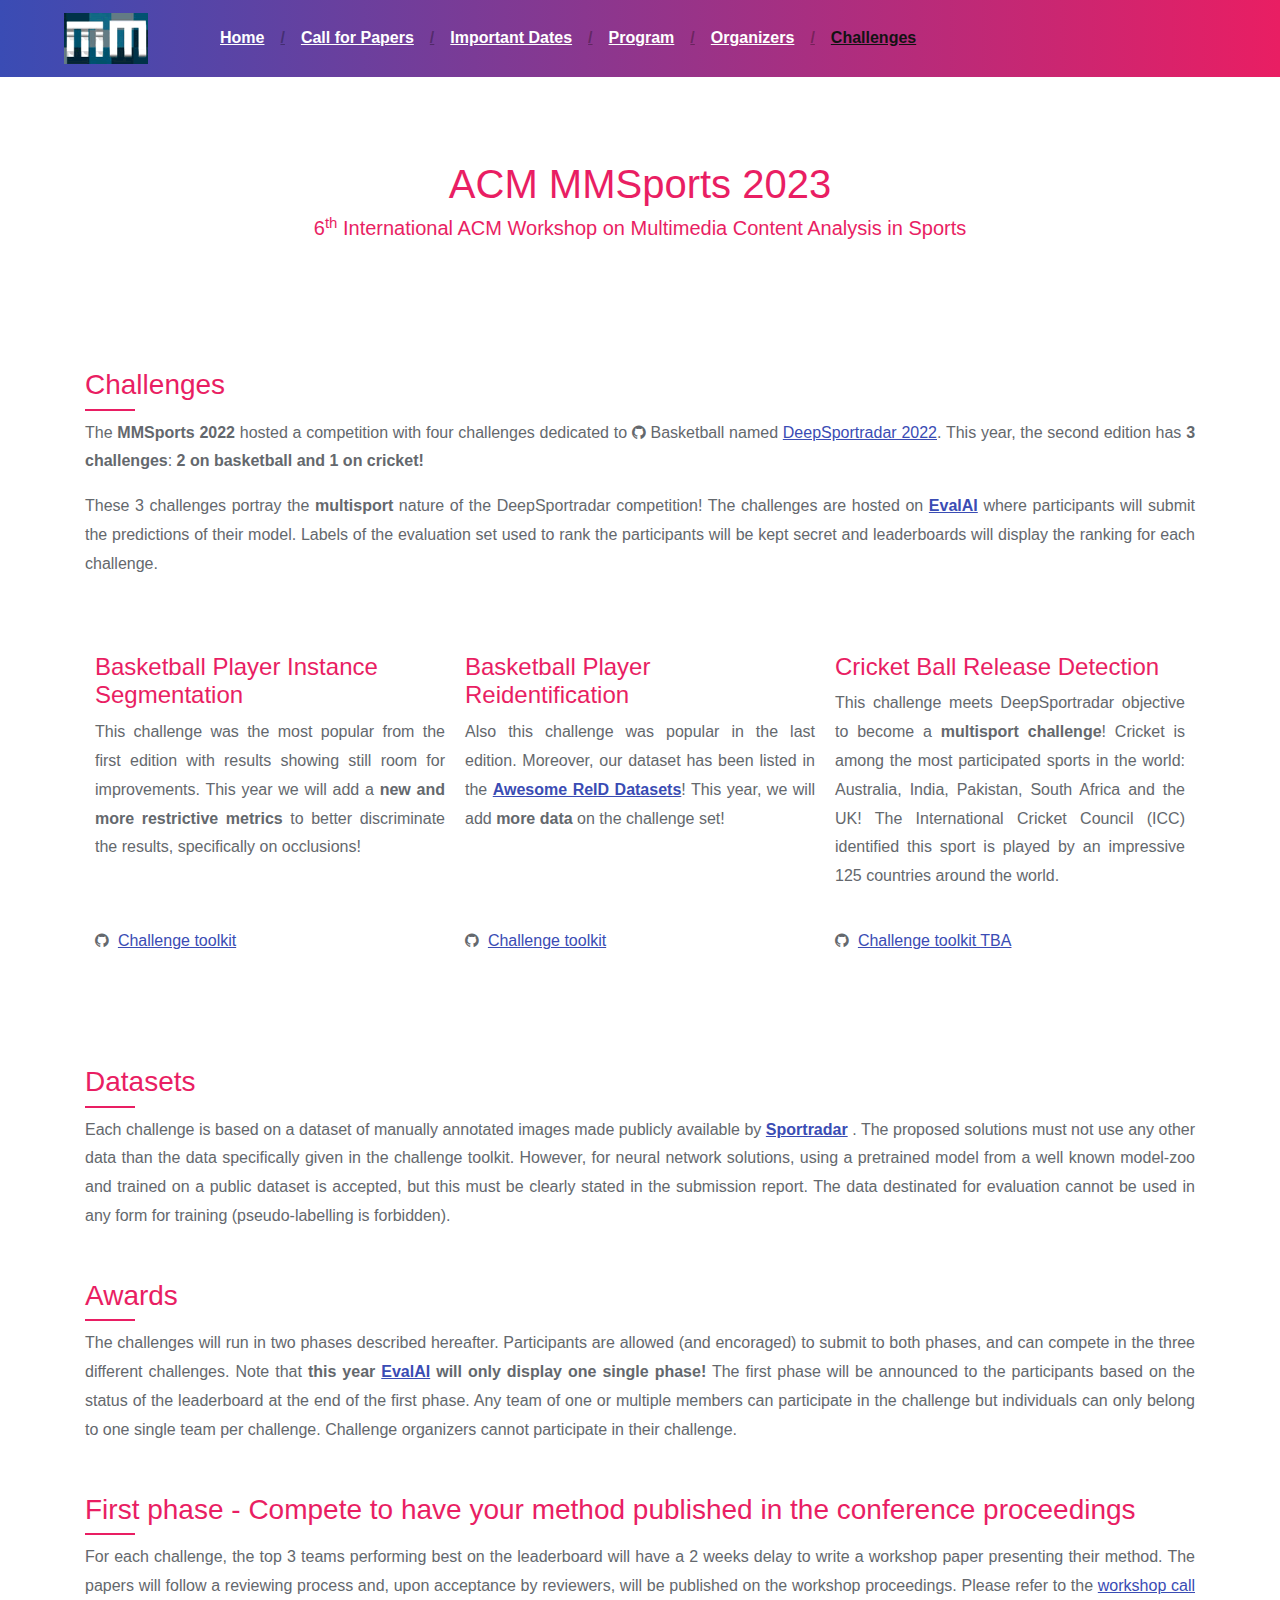
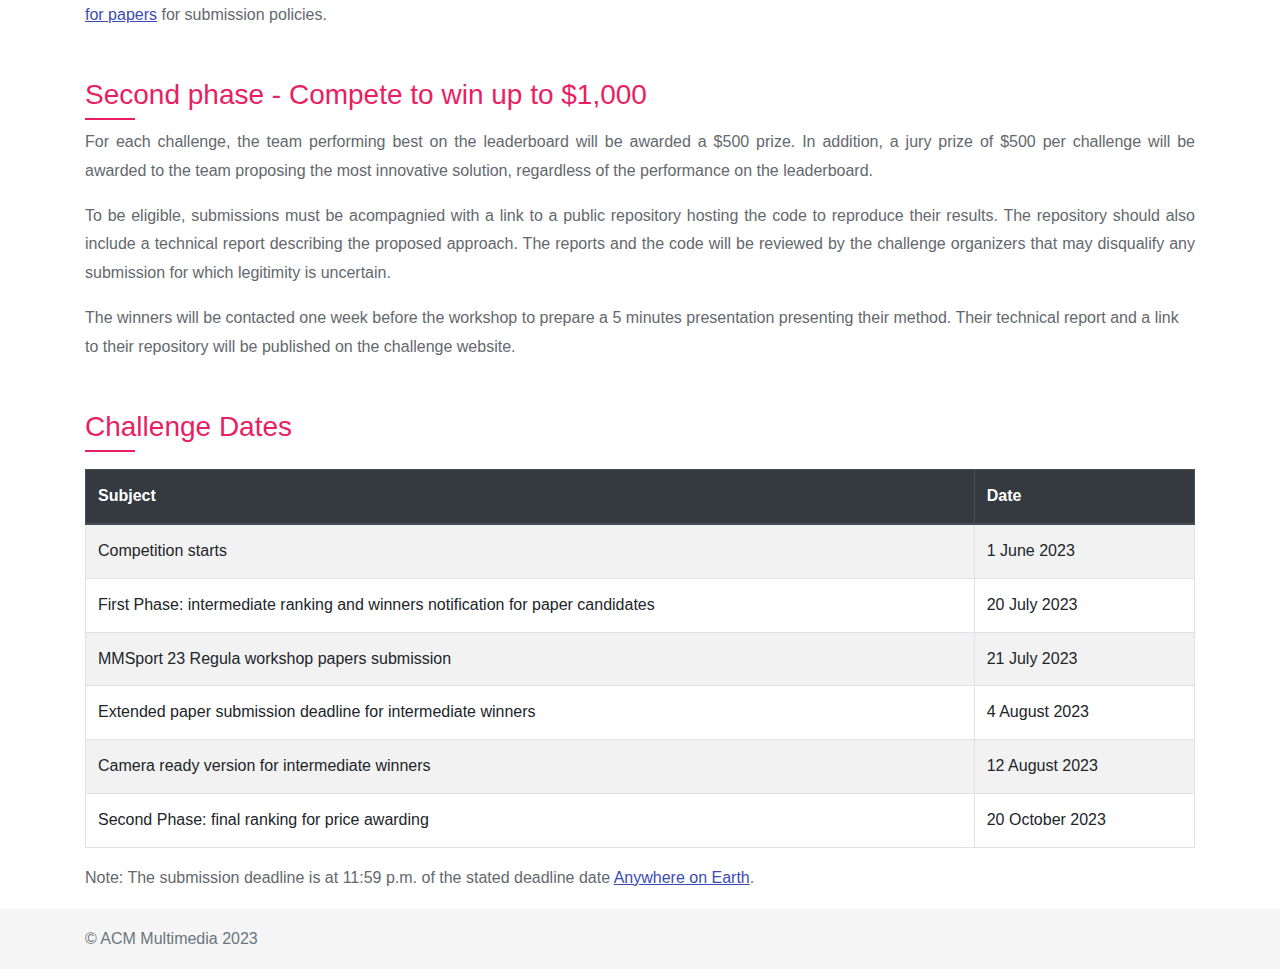
==== commit 5c9a0f37: "update dates" ====
--- a/challenge.html
+++ b/challenge.html
@@ -213,28 +213,28 @@
                 </thead>
                 <tbody>
                     <tr>
-                        <td>Competition start</td>
+                        <td>Competition starts</td>
                         <td>1 June 2023 </td>
                     </tr>
                     <tr>
-                        <td>Intermediate ranking for paper candidates</td>
-                        <td>23 July 2023</td>
-                    </tr>
-                    <tr>
-                        <td>Intermediate winners’ notification</td>
-                        <td>31 July 2023</td>
-                    </tr>
-                    <tr>
-                        <td>Paper submission for intermediate winners</td>
-                        <td>13 August 2023 </td>
-                    </tr>
-                    <tr>
-                        <td>Camera Ready version for intermediate winners</td>
-                        <td>21 August 2023</td>
-                    </tr>
-                    <tr>
-                        <td>Final ranking for price awarding</td>
-                        <td>15 October 2023</td>
+                        <td>First Phase: intermediate ranking and winners notification for paper candidates</td>
+                        <td>20 July 2023</td>
+                    </tr>
+                    <tr>
+                        <td>MMSport 23 Regula workshop papers submission</td>
+                        <td>21 July 2023</td>
+                    </tr>
+                    <tr>
+                        <td>Extended paper submission deadline for intermediate winners</td>
+                        <td>4 August 2023 </td>
+                    </tr>
+                    <tr>
+                        <td>Camera ready version for intermediate winners</td>
+                        <td>12 August 2023</td>
+                    </tr>
+                    <tr>
+                        <td>Second Phase: final ranking for price awarding</td>
+                        <td>20 October 2023</td>
                     </tr>
                     <!--
             <tr>
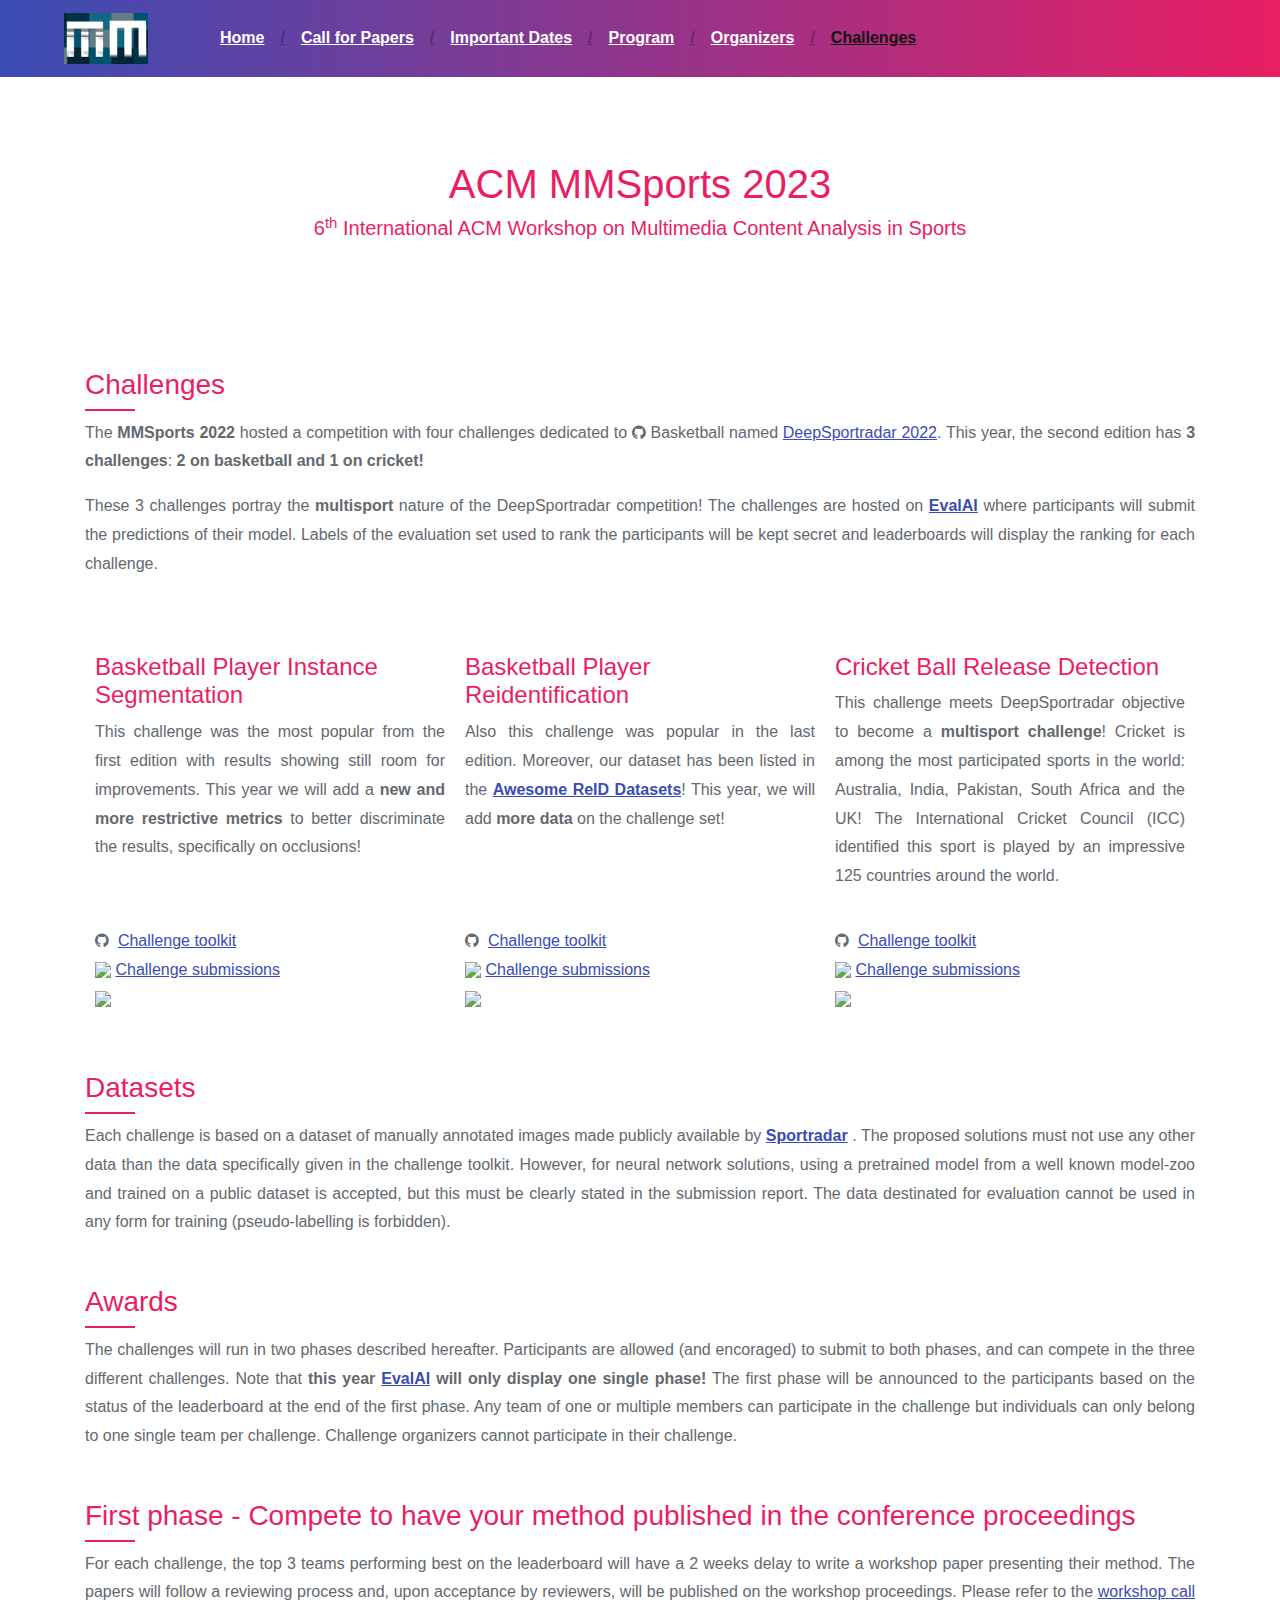
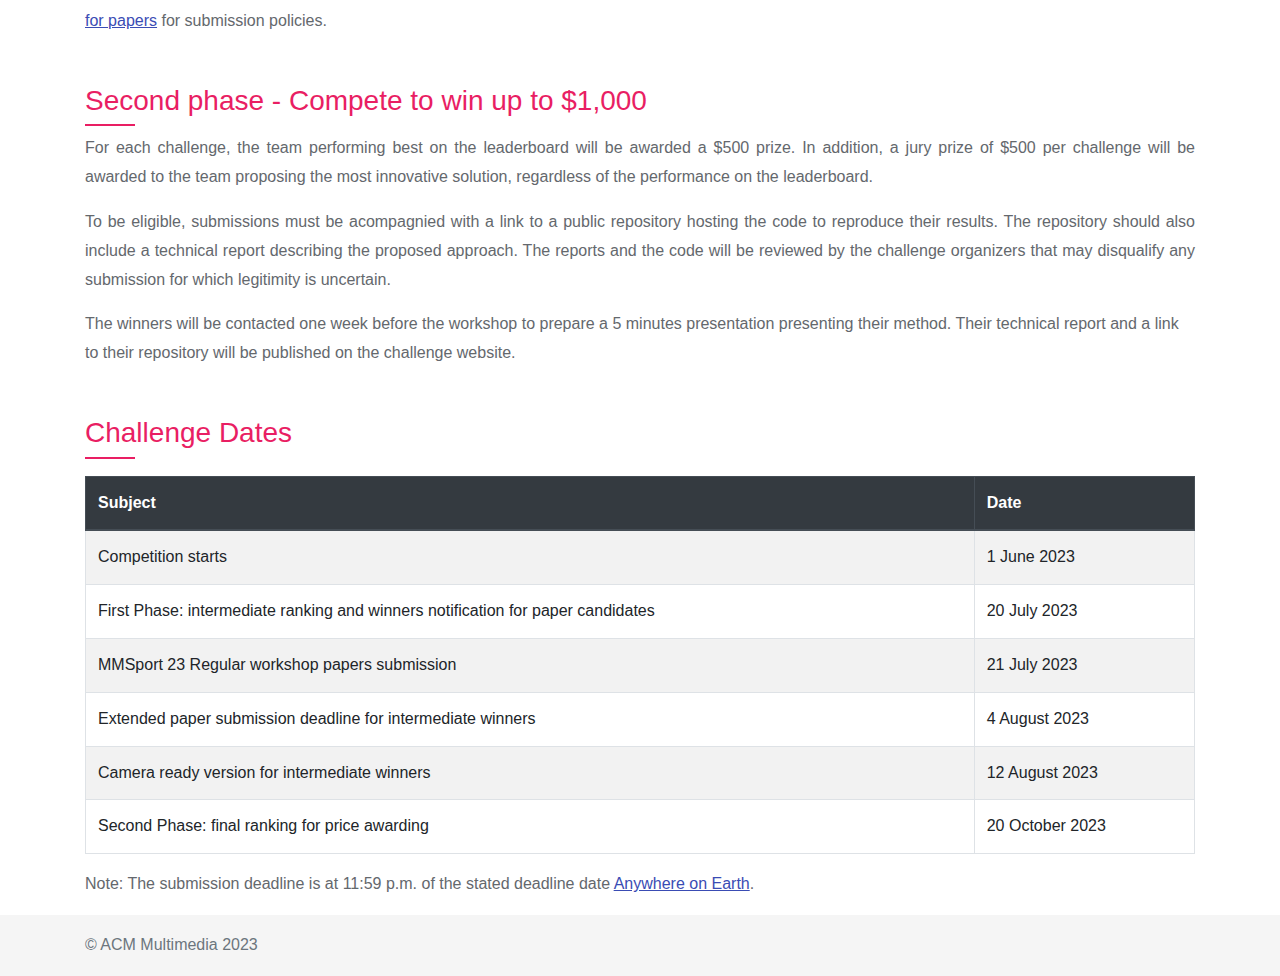
==== commit a6324625: "updating links" ====
--- a/challenge.html
+++ b/challenge.html
@@ -138,13 +138,19 @@
             </div>
             <div class="flex-container">
                 <div class="column">
-                    <i class="fa fa-github"></i>&nbsp&nbsp<a href="https://github.com/DeepSportRadar/instance-segmentation-challenge">Challenge toolkit</a><br/>
-                </div>
-                <div class="column">
-                    <i class="fa fa-github"></i>&nbsp&nbsp<a href="https://github.com/DeepSportRadar/player-reidentification-challenge">Challenge toolkit</a><br/>
-                </div>
-                <div class="column">
-                    <i class="fa fa-github"></i>&nbsp&nbsp<a href="https://github.com/DeepSportRadar/">Challenge toolkit TBA</a><br/>
+                    <i class="fa fa-github"></i>&nbsp&nbsp<a href="https://github.com/DeepSportradar/instance-segmentation-challenge">Challenge toolkit</a><br/>
+                    <img src="https://eval.ai/dist/images/evalai-logo-single.png" height="15px" style="padding-bottom: 2px"> <a href="https://eval.ai/web/challenges/challenge-page/2070/overview">Challenge submissions</a><br/>
+                    <a href="https://github.com/DeepSportradar/instance-segmentation-challenge"><img src="https://github.com/DeepSportradar/instance-segmentation-challenge/blob/master/assets/banner.png?raw=true" width="100%"></a>
+                </div>
+                <div class="column">
+                    <i class="fa fa-github"></i>&nbsp&nbsp<a href="https://github.com/DeepSportradar/player-reidentification-challenge">Challenge toolkit</a><br/>
+                    <img src="https://eval.ai/dist/images/evalai-logo-single.png" height="15px" style="padding-bottom: 2px"> <a href="https://eval.ai/web/challenges/challenge-page/2076/overview">Challenge submissions</a><br/>
+                    <a href="https://github.com/DeepSportradar/player-reidentification-challenge"><img src="https://github.com/DeepSportradar/player-reidentification-challenge/blob/master/assets/banner.png?raw=true" width="100%"></a>
+                </div>
+                <div class="column">
+                    <i class="fa fa-github"></i>&nbsp&nbsp<a href="https://github.com/DeepSportradar/cricket-bowl-release-challenge">Challenge toolkit</a><br/>
+                    <img src="https://eval.ai/dist/images/evalai-logo-single.png" height="15px" style="padding-bottom: 2px"> <a href="https://eval.ai/web/challenges/challenge-page/2077/overview">Challenge submissions</a><br/>
+                    <a href="https://github.com/DeepSportradar/cricket-bowl-release-challenge"><img src="https://github.com/DeepSportradar/cricket-bowl-release-challenge/blob/v0.0.0/assets/banner.png?raw=true" width="100%"></a>
                 </div>
             </div>
             <h3 class="mt-5">Datasets</h3>
@@ -221,7 +227,7 @@
                         <td>20 July 2023</td>
                     </tr>
                     <tr>
-                        <td>MMSport 23 Regula workshop papers submission</td>
+                        <td>MMSport 23 Regular workshop papers submission</td>
                         <td>21 July 2023</td>
                     </tr>
                     <tr>
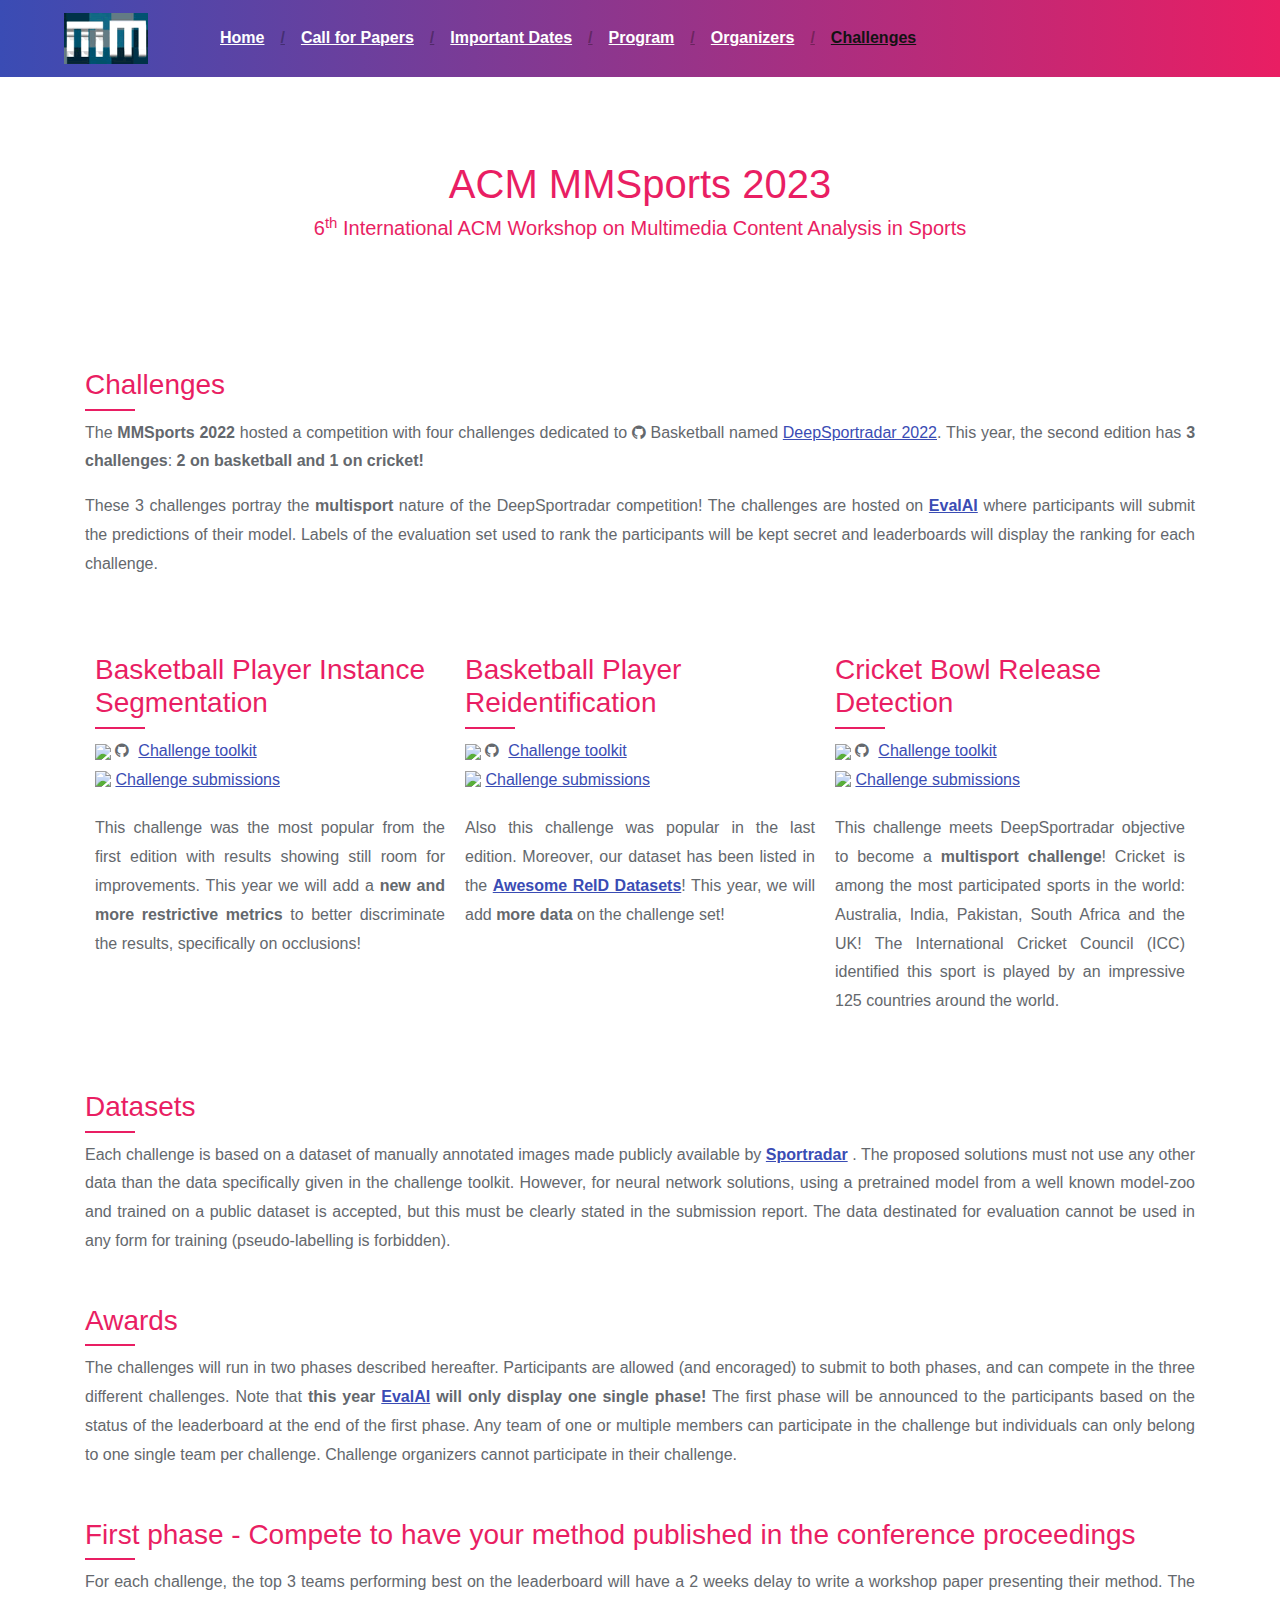
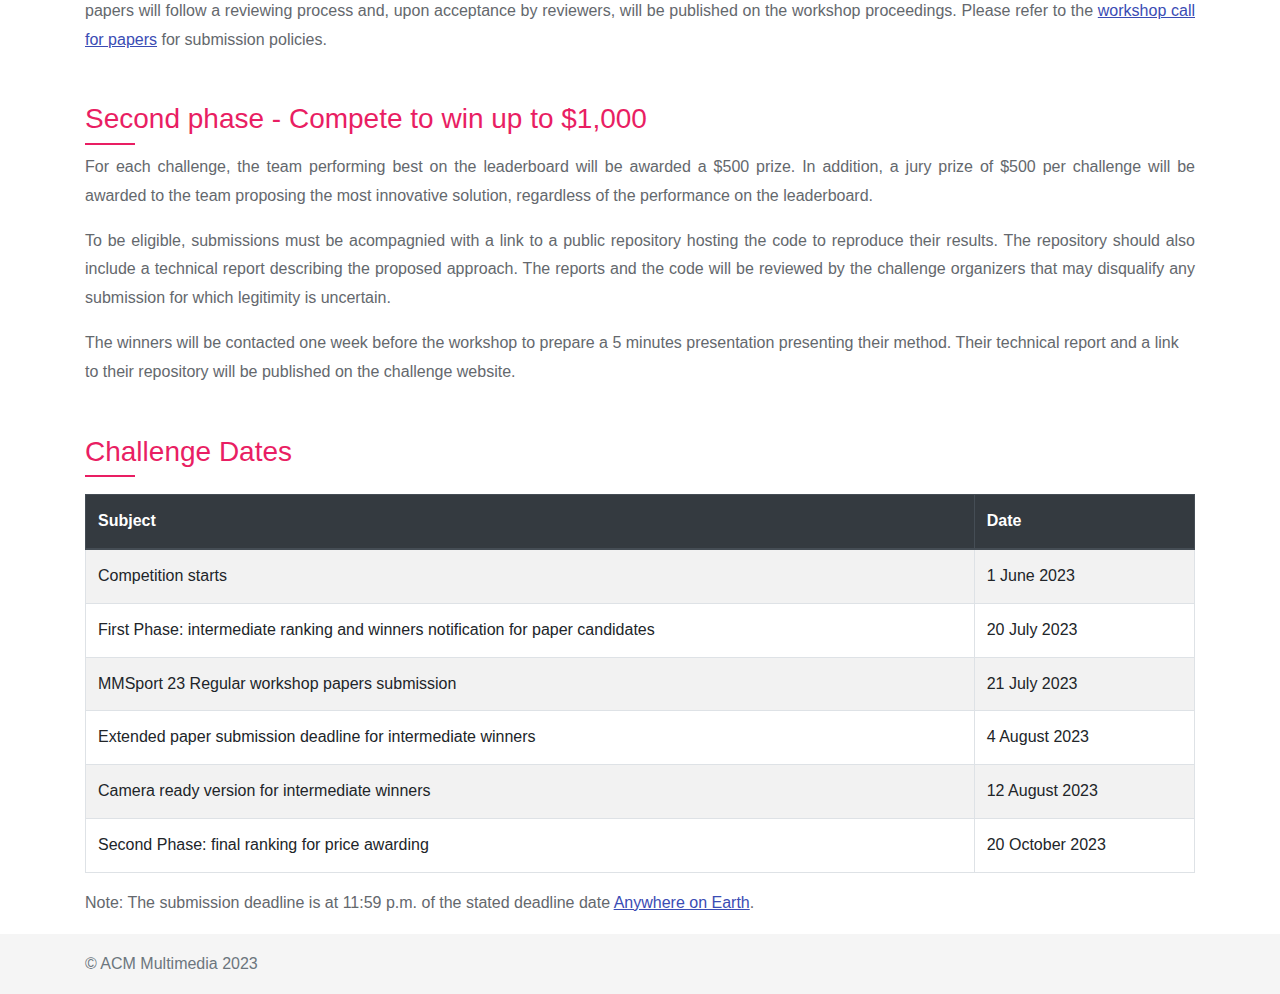
==== commit 703b1fed: "updated image order;" ====
--- a/challenge.html
+++ b/challenge.html
@@ -113,7 +113,27 @@
             </p>
             <div class="flex-container">
                 <div class="column">
-                    <h4 class="mt-5">Basketball Player Instance Segmentation</h4>
+                    <h3 class="mt-5">Basketball Player Instance Segmentation</h3>
+                    <a href="https://github.com/DeepSportradar/instance-segmentation-challenge"><img src="https://github.com/DeepSportradar/instance-segmentation-challenge/blob/master/assets/banner.png?raw=true" width="100%"></a>
+                    <i class="fa fa-github"></i>&nbsp&nbsp<a href="https://github.com/DeepSportradar/instance-segmentation-challenge">Challenge toolkit</a><br/>
+                    <img src="https://eval.ai/dist/images/evalai-logo-single.png" height="15px" style="padding-bottom: 2px"> <a href="https://eval.ai/web/challenges/challenge-page/2070/overview">Challenge submissions</a><br/>
+                </div>
+                <div class="column">
+                    <h3 class="mt-5">Basketball Player Reidentification</h3>
+                    <a href="https://github.com/DeepSportradar/player-reidentification-challenge"><img src="https://github.com/DeepSportradar/player-reidentification-challenge/blob/master/assets/banner.png?raw=true" width="100%"></a>
+                    <i class="fa fa-github"></i>&nbsp&nbsp<a href="https://github.com/DeepSportradar/player-reidentification-challenge">Challenge toolkit</a><br/>
+                    <img src="https://eval.ai/dist/images/evalai-logo-single.png" height="15px" style="padding-bottom: 2px"> <a href="https://eval.ai/web/challenges/challenge-page/2076/overview">Challenge submissions</a><br/>
+                </div>
+                <div class="column">
+                    <h3 class="mt-5">Cricket Bowl Release Detection</h3>
+                    <a href="https://github.com/DeepSportradar/cricket-bowl-release-challenge"><img src="https://github.com/DeepSportradar/cricket-bowl-release-challenge/blob/v0.0.0/assets/banner.png?raw=true" width="100%"></a>
+                    <i class="fa fa-github"></i>&nbsp&nbsp<a href="https://github.com/DeepSportradar/cricket-bowl-release-challenge">Challenge toolkit</a><br/>
+                    <img src="https://eval.ai/dist/images/evalai-logo-single.png" height="15px" style="padding-bottom: 2px"> <a href="https://eval.ai/web/challenges/challenge-page/2077/overview">Challenge submissions</a><br/>
+                </div>
+            </div>
+            <div class="flex-container">
+                <div class="column">
+                    
                     <p style="text-align: justify;">
                     This challenge was the most popular from the first edition with results showing still room for improvements.
                     This year we will add a <b>new and more restrictive metrics</b> to better discriminate the results, specifically on occlusions! 
@@ -121,7 +141,7 @@
                     
                 </div>
                 <div class="column"> 
-                    <h4 class="mt-5">Basketball Player Reidentification</h4>
+                    
                     <p style="text-align: justify;">
                     Also this challenge was popular in the last edition. Moreover, our dataset has been listed in the <a
                         href="https://github.com/NEU-Gou/awesome-reid-dataset"><b>Awesome ReID Datasets</b></a>! This year, we
@@ -129,30 +149,14 @@
                     
                 </div>
                 <div class="column">
-                    <h4 class="mt-5">Cricket Ball Release Detection</h4>
+                    
                     <p style="text-align: justify;">
                     This challenge meets DeepSportradar objective to become a
                     <b>multisport challenge</b>! Cricket is among the most participated sports in the world: Australia, India, Pakistan, South Africa and the UK!
                     The International Cricket Council (ICC) identified this sport is played by an impressive 125 countries around the world.</p>
                 </div>
             </div>
-            <div class="flex-container">
-                <div class="column">
-                    <i class="fa fa-github"></i>&nbsp&nbsp<a href="https://github.com/DeepSportradar/instance-segmentation-challenge">Challenge toolkit</a><br/>
-                    <img src="https://eval.ai/dist/images/evalai-logo-single.png" height="15px" style="padding-bottom: 2px"> <a href="https://eval.ai/web/challenges/challenge-page/2070/overview">Challenge submissions</a><br/>
-                    <a href="https://github.com/DeepSportradar/instance-segmentation-challenge"><img src="https://github.com/DeepSportradar/instance-segmentation-challenge/blob/master/assets/banner.png?raw=true" width="100%"></a>
-                </div>
-                <div class="column">
-                    <i class="fa fa-github"></i>&nbsp&nbsp<a href="https://github.com/DeepSportradar/player-reidentification-challenge">Challenge toolkit</a><br/>
-                    <img src="https://eval.ai/dist/images/evalai-logo-single.png" height="15px" style="padding-bottom: 2px"> <a href="https://eval.ai/web/challenges/challenge-page/2076/overview">Challenge submissions</a><br/>
-                    <a href="https://github.com/DeepSportradar/player-reidentification-challenge"><img src="https://github.com/DeepSportradar/player-reidentification-challenge/blob/master/assets/banner.png?raw=true" width="100%"></a>
-                </div>
-                <div class="column">
-                    <i class="fa fa-github"></i>&nbsp&nbsp<a href="https://github.com/DeepSportradar/cricket-bowl-release-challenge">Challenge toolkit</a><br/>
-                    <img src="https://eval.ai/dist/images/evalai-logo-single.png" height="15px" style="padding-bottom: 2px"> <a href="https://eval.ai/web/challenges/challenge-page/2077/overview">Challenge submissions</a><br/>
-                    <a href="https://github.com/DeepSportradar/cricket-bowl-release-challenge"><img src="https://github.com/DeepSportradar/cricket-bowl-release-challenge/blob/v0.0.0/assets/banner.png?raw=true" width="100%"></a>
-                </div>
-            </div>
+            
             <h3 class="mt-5">Datasets</h3>
             <p style="text-align: justify;">
                 Each challenge is based on a dataset of manually annotated images made publicly available by <a
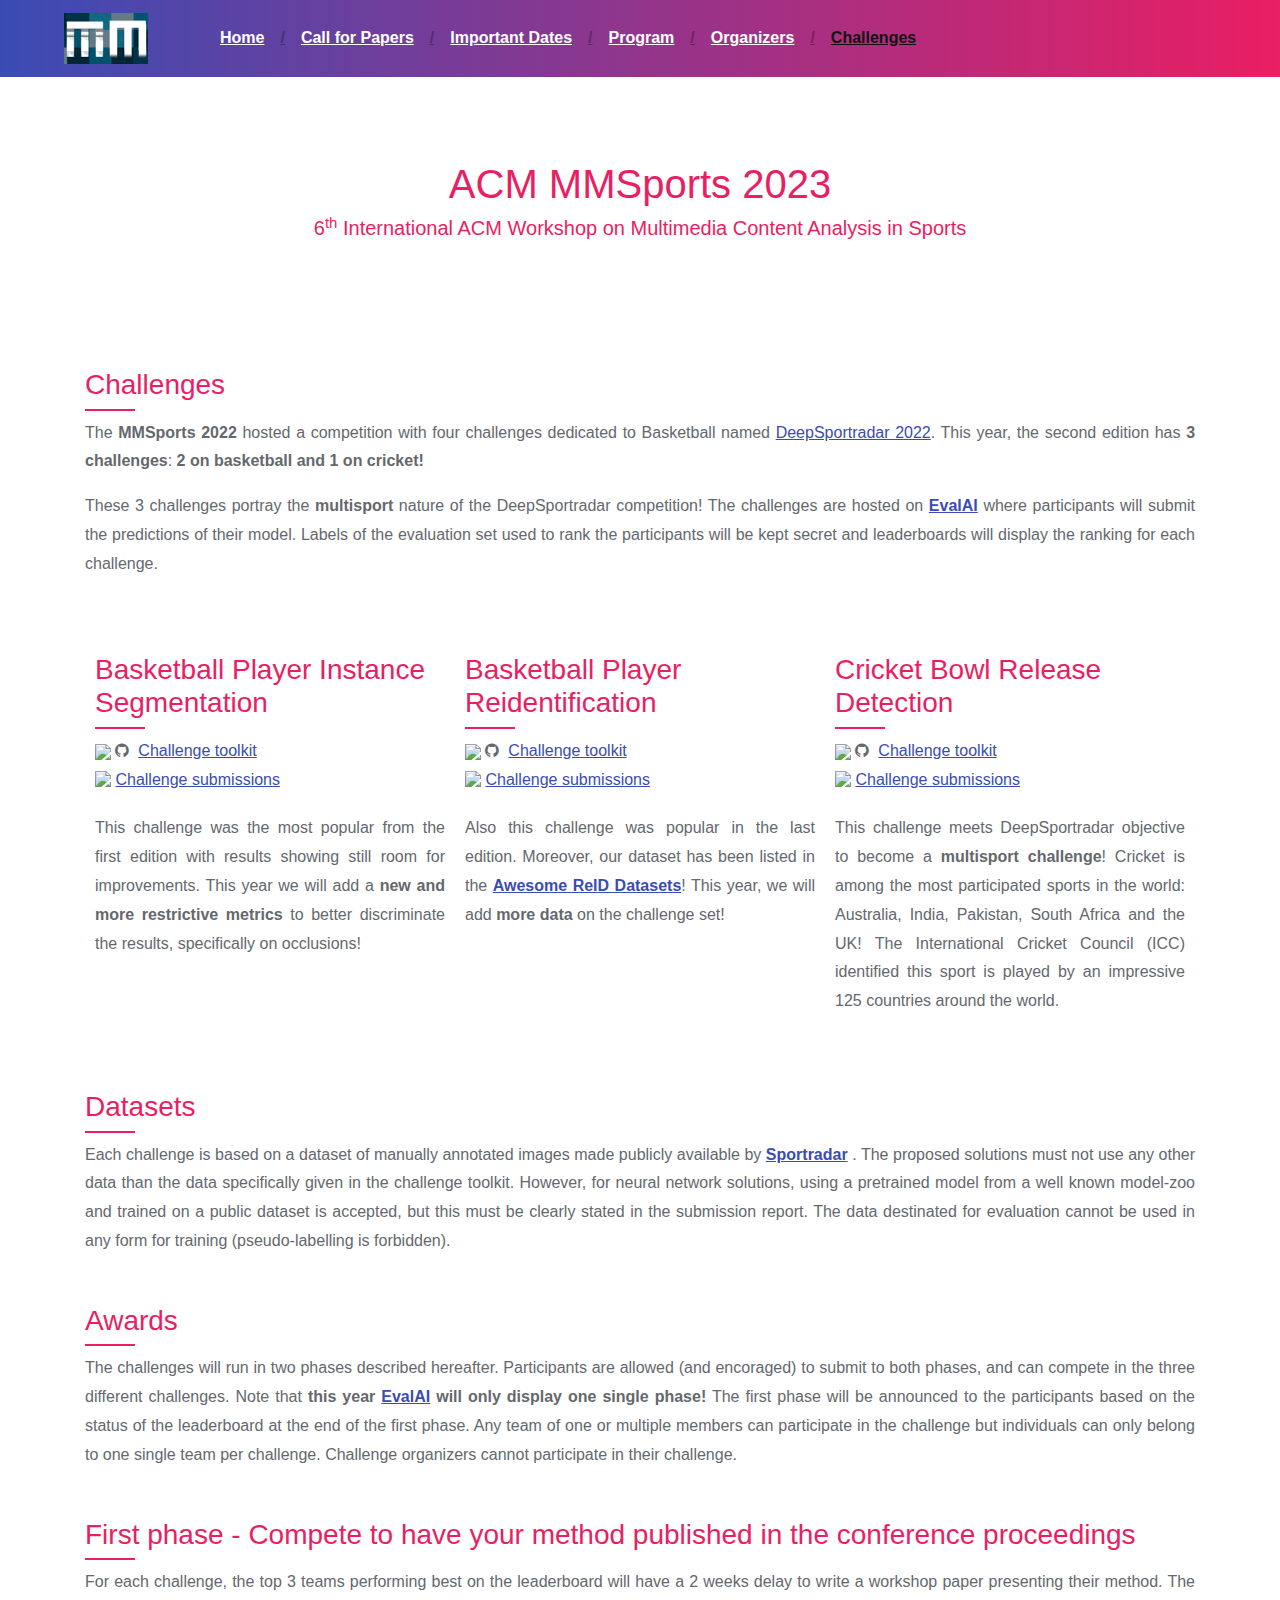
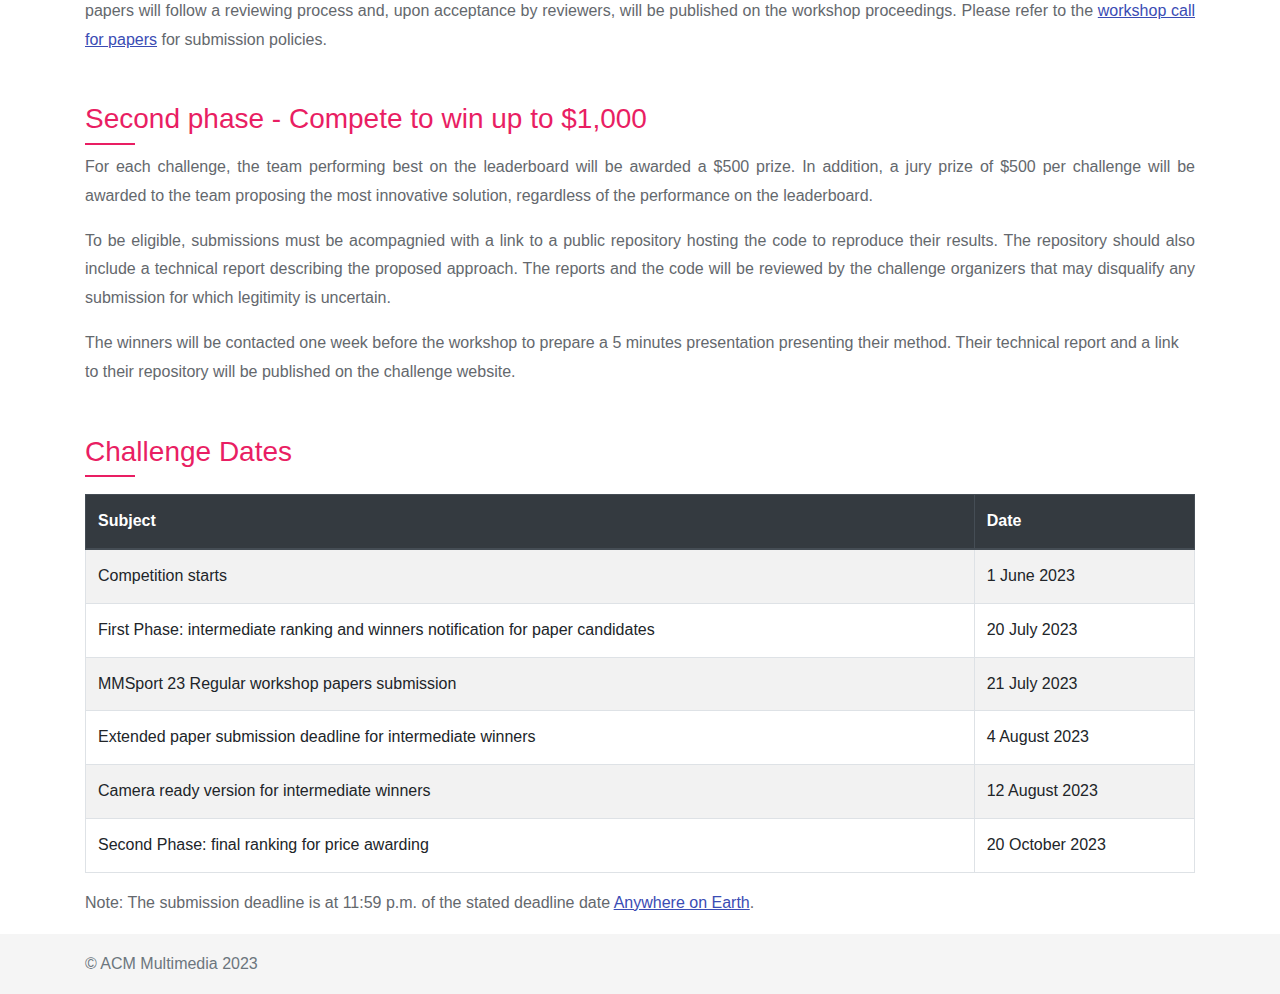
==== commit 6af335ea: "minor typo" ====
--- a/challenge.html
+++ b/challenge.html
@@ -100,9 +100,7 @@
 
             <h3 class="mt-5">Challenges</h3>
             <p style="text-align: justify;"> The <b>MMSports 2022</b> hosted a competition with four challenges
-                dedicated to <i class="fa fa-github"></i>
-                Basketball named <a
-                    href="http://mmsports.multimedia-computing.de/mmsports2022/challenge.html">DeepSportradar 2022</a>.
+                dedicated to Basketball named <a href="http://mmsports.multimedia-computing.de/mmsports2022/challenge.html">DeepSportradar 2022</a>.
                     This year, the second edition has <b>3 challenges</b>: <b>2 on basketball and 1 on
                     cricket!</b>
             <p style="text-align: justify;">
